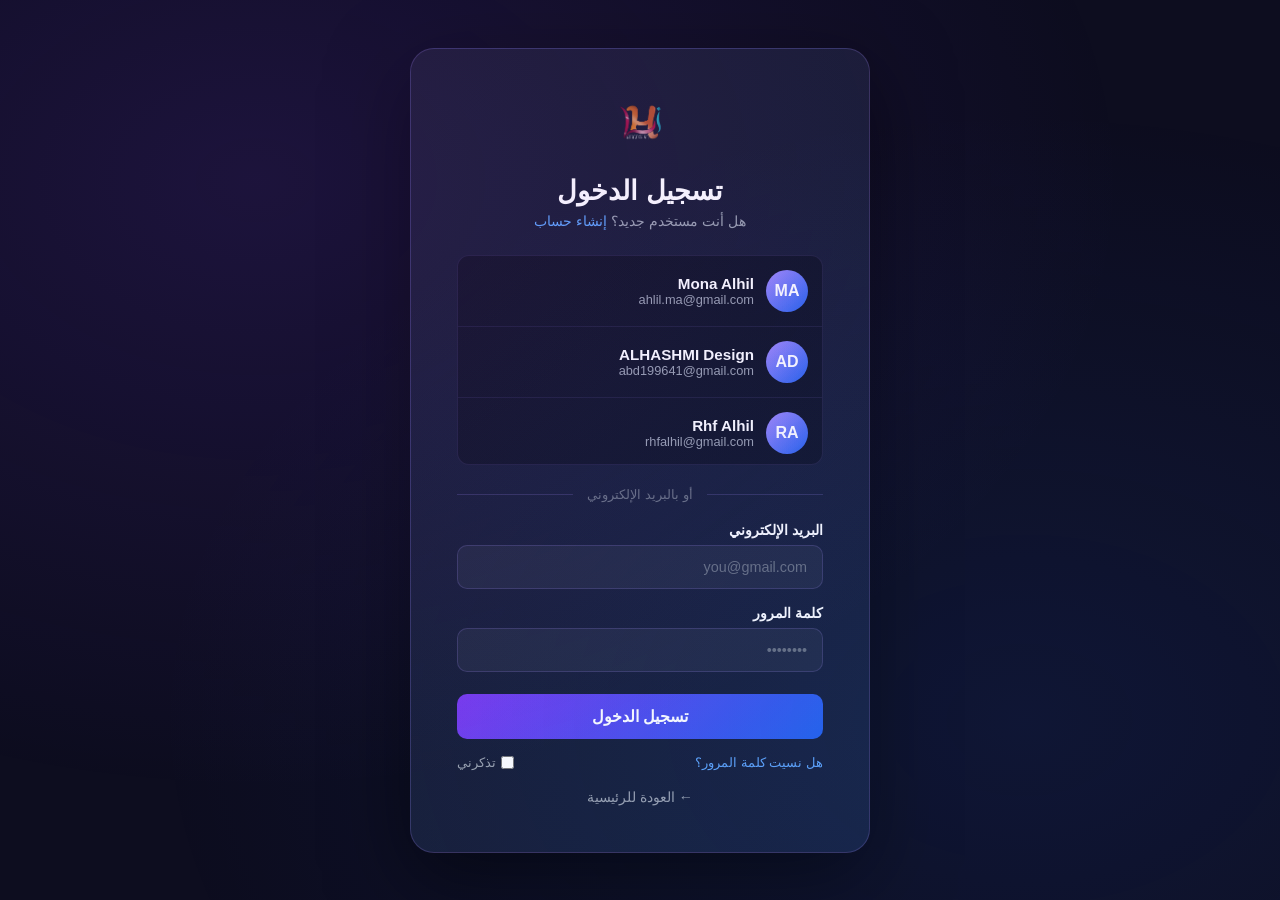
==== dubbing.html @ 1670e6e5 "Update dubbing.html" ====
<!DOCTYPE html>
<html lang="ar" dir="rtl">
<head>
<meta charset="UTF-8">
<meta name="viewport" content="width=device-width, initial-scale=1.0">
<title>دبلجة AI - sl-Dubbing</title>
<style>
/* ================================================================
   sl-Dubbing & Translation — style.css (shared)
   ================================================================ */
:root{
  --bg:#0d0d1f;
  --card:rgba(255,255,255,.06);
  --border:rgba(167,139,250,.18);
  --text:#e0e0ff;
  --muted:#9ca3af;
  --dim:#6b7280;
  --purple:#7c3aed;
  --blue:#2563eb;
  --green:#10b981;
}
*{margin:0;padding:0;box-sizing:border-box}
body{font-family:'Segoe UI',Tahoma,sans-serif;background:var(--bg);color:var(--text);min-height:100vh;direction:rtl;overflow-x:hidden}
body::before{content:'';position:fixed;inset:0;background:radial-gradient(ellipse at 20% 20%,rgba(124,58,237,.14) 0%,transparent 60%),radial-gradient(ellipse at 80% 80%,rgba(37,99,235,.11) 0%,transparent 60%);pointer-events:none;z-index:0}
.page{position:relative;z-index:1;max-width:1100px;margin:0 auto;padding:20px 16px}

/* ── Header ── */
.top-bar{display:flex;justify-content:space-between;align-items:center;padding:18px 0 30px;flex-wrap:wrap;gap:12px}
.logo{display:flex;align-items:center;gap:12px;font-size:1.25rem;font-weight:900;text-decoration:none}
.logo span{background:linear-gradient(135deg,#a78bfa,#60a5fa,#34d399);-webkit-background-clip:text;-webkit-text-fill-color:transparent}
.logo img{width:46px;height:46px;object-fit:contain;filter:drop-shadow(0 0 8px rgba(167,139,250,.5))}
.user-zone{display:flex;align-items:center;gap:10px}
.btn-login{padding:10px 22px;background:linear-gradient(135deg,#7c3aed,#2563eb);border:none;border-radius:10px;color:white;font-weight:700;cursor:pointer;text-decoration:none;font-size:.9rem;box-shadow:0 4px 14px rgba(124,58,237,.4);transition:all .3s}
.btn-login:hover{transform:translateY(-2px);box-shadow:0 7px 22px rgba(124,58,237,.6)}
.btn-logout{padding:8px 16px;background:rgba(239,68,68,.2);border:1px solid rgba(239,68,68,.3);border-radius:8px;color:#f87171;cursor:pointer;font-weight:600;transition:all .3s}
.avatar{width:40px;height:40px;border-radius:50%;background:linear-gradient(135deg,#a78bfa,#2563eb);display:flex;align-items:center;justify-content:center;font-weight:700;color:white}
.username{color:#9ca3af;font-size:.9rem}

/* ── Server badge ── */
.srv-badge{display:inline-flex;align-items:center;gap:8px;padding:7px 15px;background:rgba(248,113,113,.12);border:1px solid rgba(248,113,113,.3);border-radius:20px;font-size:.78rem;color:#f87171;cursor:pointer;margin-bottom:32px;transition:all .3s}
.srv-badge.on{background:rgba(52,211,153,.12);border-color:rgba(52,211,153,.3);color:#34d399}
.dot{width:7px;height:7px;border-radius:50%;background:currentColor;animation:blink 2s infinite}
@keyframes blink{0%,100%{opacity:1}50%{opacity:.3}}

/* ── Hero ── */
.hero{text-align:center;padding:40px 0 50px}
.hero h1{font-size:clamp(2rem,5vw,3.2rem);font-weight:900;line-height:1.2;margin-bottom:16px;background:linear-gradient(135deg,#c4b5fd,#60a5fa,#34d399);-webkit-background-clip:text;-webkit-text-fill-color:transparent}
.hero p{color:#9ca3af;font-size:1.05rem;max-width:540px;margin:0 auto}

/* ── Tool cards ── */
.tools-row{display:grid;grid-template-columns:repeat(3,1fr);gap:20px;margin-bottom:60px}
.tool-card{background:linear-gradient(145deg,rgba(255,255,255,.07),rgba(255,255,255,.02));border:1px solid rgba(167,139,250,.2);border-radius:22px;padding:28px;cursor:pointer;transition:transform .3s,box-shadow .3s;position:relative;overflow:hidden;text-align:right}
.tool-card:hover{transform:translateY(-7px);box-shadow:0 24px 50px rgba(0,0,0,.5)}
.tool-card .bar{position:absolute;top:0;right:0;left:0;height:3px;border-radius:3px 3px 0 0}
.tool-card .ico{font-size:2.6rem;margin-bottom:14px;display:block}
.tool-card h3{font-size:1.1rem;font-weight:800;color:#fff;margin-bottom:8px}
.tool-card p{color:#9ca3af;font-size:.85rem;line-height:1.7;margin-bottom:16px}
.tool-card .go{font-weight:700;font-size:.88rem}

/* ── Pricing ── */
.section-title{text-align:center;margin-bottom:40px}
.section-title h2{font-size:2rem;font-weight:900;background:linear-gradient(135deg,#c4b5fd,#60a5fa,#34d399);-webkit-background-clip:text;-webkit-text-fill-color:transparent;margin-bottom:8px}
.section-title p{color:#9ca3af}
.plans-row{display:grid;grid-template-columns:repeat(3,1fr);gap:20px;margin-bottom:60px}
.plan{background:linear-gradient(145deg,rgba(255,255,255,.07),rgba(255,255,255,.02));border:1px solid rgba(255,255,255,.1);border-radius:22px;padding:28px;position:relative;overflow:hidden;transition:transform .3s,box-shadow .3s;text-align:right}
.plan:hover{transform:translateY(-6px);box-shadow:0 24px 50px rgba(0,0,0,.5)}
.plan .bar{position:absolute;top:0;right:0;left:0;height:3px}
.plan .tag{display:inline-flex;align-items:center;gap:5px;font-size:.68rem;font-weight:700;padding:4px 11px;border-radius:20px;margin-bottom:16px;text-transform:uppercase}
.plan .p-ico{width:56px;height:56px;border-radius:12px;display:flex;align-items:center;justify-content:center;font-size:1.7rem;margin-bottom:14px}
.plan h3{font-size:1.1rem;font-weight:800;color:#fff;margin-bottom:8px}
.plan .desc{font-size:.83rem;color:#9ca3af;line-height:1.6;margin-bottom:16px}
.plan ul{list-style:none;margin-bottom:20px}
.plan ul li{font-size:.8rem;color:#c4b5fd;padding:6px 0;display:flex;align-items:center;gap:8px;border-bottom:1px solid rgba(255,255,255,.05)}
.plan ul li::before{content:'✓';width:16px;height:16px;min-width:16px;background:rgba(52,211,153,.2);border-radius:50%;display:flex;align-items:center;justify-content:center;color:#34d399;font-size:.6rem;font-weight:900}
.price-box{background:rgba(0,0,0,.25);border-radius:12px;padding:16px;text-align:center;margin-bottom:16px}
.price-num{font-size:2.2rem;font-weight:900}
.price-note{font-size:.75rem;color:#6b7280;margin-top:3px}
.buy-btn{width:100%;padding:13px;border-radius:11px;border:none;color:white;font-weight:800;font-size:.9rem;cursor:pointer;display:flex;align-items:center;justify-content:center;gap:8px;text-decoration:none;transition:all .3s}
.buy-btn:hover{filter:brightness(1.15);transform:translateY(-2px)}

/* ── Tool page layout ── */
.tool-header{display:flex;align-items:center;gap:15px;margin-bottom:30px;padding-bottom:20px;border-bottom:1px solid rgba(255,255,255,.08)}
.tool-header h1{font-size:1.8rem;font-weight:800;color:white}
.back-btn{padding:10px 20px;background:rgba(255,255,255,.05);border:1px solid rgba(167,139,250,.2);border-radius:10px;color:#9ca3af;text-decoration:none;display:inline-flex;align-items:center;gap:8px;transition:all .3s}
.back-btn:hover{background:rgba(167,139,250,.1);color:white}
.tool-box{background:linear-gradient(145deg,rgba(255,255,255,.06),rgba(255,255,255,.02));border:1px solid rgba(167,139,250,.18);border-radius:20px;padding:30px}

/* ── Lang grid ── */
.lang-grid{display:grid;grid-template-columns:repeat(auto-fill,minmax(95px,1fr));gap:10px;margin-bottom:20px}
.lang-btn{padding:11px 6px;border-radius:10px;border:1px solid rgba(255,255,255,.1);background:rgba(255,255,255,.03);color:#c4b5fd;cursor:pointer;transition:all .2s;text-align:center;font-size:.82rem}
.lang-btn:hover{background:rgba(167,139,250,.15);transform:translateY(-2px)}
.lang-btn.active{background:linear-gradient(135deg,rgba(167,139,250,.3),rgba(96,165,250,.3));border-color:#a78bfa;color:#fff}
.lang-flag{font-size:1.2rem;display:block;margin-bottom:3px}

/* ── Form elements ── */
.lbl{display:block;margin-bottom:10px;font-weight:600;color:#e0e0ff}
.textarea{width:100%;min-height:140px;background:rgba(0,0,0,.3);border:1px solid rgba(255,255,255,.1);border-radius:12px;color:#e0e0ff;font-size:.95rem;padding:14px;resize:vertical;font-family:inherit;outline:none;margin-bottom:8px}
.textarea:focus{border-color:#a78bfa;box-shadow:0 0 0 3px rgba(167,139,250,.12)}
.textarea::placeholder{color:#6b7280}
.char-count{color:#6b7280;font-size:.82rem;margin-bottom:16px}
.controls-row{display:grid;grid-template-columns:repeat(auto-fit,minmax(180px,1fr));gap:18px;margin:14px 0 20px}
.cg{display:flex;flex-direction:column;gap:7px}
.cg label{font-size:.88rem;color:#9ca3af;font-weight:600}
.cg input[type=range]{width:100%;height:6px;border-radius:3px;background:rgba(255,255,255,.1);outline:none;-webkit-appearance:none}
.cg input[type=range]::-webkit-slider-thumb{-webkit-appearance:none;width:18px;height:18px;border-radius:50%;background:linear-gradient(135deg,#a78bfa,#60a5fa);cursor:pointer}
.cv{color:#a78bfa;font-weight:700}

/* ── Buttons ── */
.action-btn{padding:15px;background:linear-gradient(135deg,#7c3aed,#2563eb);border:none;border-radius:12px;color:white;cursor:pointer;font-weight:700;font-size:1.05rem;width:100%;display:flex;align-items:center;justify-content:center;gap:10px;box-shadow:0 6px 20px rgba(124,58,237,.4);transition:all .3s}
.action-btn:hover{transform:translateY(-2px);box-shadow:0 10px 28px rgba(124,58,237,.6)}
.action-btn:disabled{opacity:.5;cursor:not-allowed;transform:none}
.sec-btn{padding:12px;background:rgba(255,255,255,.05);border:1px solid rgba(167,139,250,.2);border-radius:10px;color:#9ca3af;cursor:pointer;font-weight:600;width:100%;margin-bottom:18px;transition:all .3s}
.sec-btn:hover{background:rgba(167,139,250,.1);color:white}

/* ── Progress ── */
.prog-wrap{display:none;margin:20px 0}
.prog-wrap.on{display:block}
.prog-bar{height:10px;background:rgba(255,255,255,.1);border-radius:5px;overflow:hidden}
.prog-fill{height:100%;background:linear-gradient(90deg,#7c3aed,#34d399);border-radius:5px;width:0%;transition:width .3s}
.prog-txt{text-align:center;margin-top:10px;color:#a78bfa;font-weight:600}

/* ── Upload / SRT ── */
.upload-area{border:2px dashed rgba(96,165,250,.28);border-radius:12px;padding:36px;text-align:center;cursor:pointer;transition:all .2s;margin-bottom:18px;background:rgba(96,165,250,.03)}
.upload-area:hover{border-color:rgba(96,165,250,.55);background:rgba(96,165,250,.07)}
.upload-area input{display:none}
.srt-list{max-height:250px;overflow-y:auto;margin:0 0 20px;padding:14px;background:rgba(0,0,0,.2);border-radius:12px;border:1px solid rgba(255,255,255,.05);display:none}
.srt-item{padding:9px 0;border-bottom:1px solid rgba(255,255,255,.05);display:flex;gap:12px;font-size:.82rem}
.srt-time{color:#a78bfa;font-family:monospace;min-width:110px}

/* ── Voice section ── */
.voice-sec{background:rgba(124,58,237,.06);border:1px solid rgba(124,58,237,.2);border-radius:12px;padding:20px;margin:20px 0}
.voice-sec h3{color:#a78bfa;margin-bottom:10px}
.rec-btn{padding:11px 20px;background:linear-gradient(135deg,#dc2626,#ef4444);border:none;border-radius:10px;color:white;cursor:pointer;font-weight:700;display:flex;align-items:center;gap:8px}
.rec-btn.on{animation:rp 1.5s infinite}
@keyframes rp{0%,100%{opacity:1}50%{opacity:.6}}

/* ── Audio / Download ── */
audio{width:100%;margin:18px 0;display:none;border-radius:8px}
audio.show{display:block}
.dl-btn{padding:13px;background:linear-gradient(135deg,#059669,#10b981);border:none;border-radius:10px;color:white;font-weight:700;width:100%;display:none;align-items:center;justify-content:center;gap:8px;text-decoration:none;transition:all .3s}
.dl-btn.show{display:flex}
.dl-btn:hover{transform:translateY(-2px);box-shadow:0 8px 22px rgba(5,150,105,.4)}

/* ── Login ── */
.login-page{min-height:100vh;display:flex;align-items:center;justify-content:center;padding:20px}
.login-card{background:linear-gradient(135deg,#1a1a2e,#16213e);border:1px solid rgba(167,139,250,.22);border-radius:24px;padding:46px;width:100%;max-width:460px;box-shadow:0 25px 80px rgba(0,0,0,.6)}
.login-card h2{font-size:1.7rem;font-weight:900;color:white;text-align:center;margin-bottom:6px}
.login-card .sub{color:#9ca3af;text-align:center;font-size:.9rem;margin-bottom:26px}
.login-card .sub a{color:#60a5fa;text-decoration:none}
.gaccounts{margin-bottom:22px;max-height:210px;overflow-y:auto;border:1px solid rgba(167,139,250,.12);border-radius:12px;background:rgba(0,0,0,.3)}
.gacc-item{display:flex;align-items:center;gap:12px;padding:14px;cursor:pointer;border-bottom:1px solid rgba(167,139,250,.1);transition:all .3s}
.gacc-item:last-child{border-bottom:none}
.gacc-item:hover{background:rgba(167,139,250,.1)}
.gacc-avatar{width:42px;height:42px;border-radius:50%;background:linear-gradient(135deg,#a78bfa,#2563eb);display:flex;align-items:center;justify-content:center;font-weight:700;color:white;flex-shrink:0}
.gacc-name{font-weight:600;color:white;font-size:.95rem}
.gacc-email{font-size:.8rem;color:#9ca3af}
.divider{display:flex;align-items:center;margin:20px 0;color:#6b7280}
.divider::before,.divider::after{content:'';flex:1;height:1px;background:rgba(167,139,250,.2)}
.divider span{padding:0 14px;font-size:.82rem}
.fg{margin-bottom:16px}
.fg label{display:block;font-weight:600;color:white;font-size:.9rem;margin-bottom:7px}
.fg input{width:100%;padding:13px 15px;background:rgba(255,255,255,.05);border:1px solid rgba(167,139,250,.2);border-radius:10px;color:white;font-size:.9rem;outline:none;transition:all .3s}
.fg input:focus{border-color:#a78bfa;box-shadow:0 0 0 3px rgba(167,139,250,.15)}
.fg input::placeholder{color:#6b7280}
.submit-btn{width:100%;padding:13px;background:linear-gradient(135deg,#7c3aed,#2563eb);border:none;border-radius:10px;color:white;font-weight:700;font-size:1rem;cursor:pointer;margin-top:6px;transition:all .3s}
.submit-btn:hover{transform:translateY(-2px);box-shadow:0 8px 24px rgba(124,58,237,.6)}

/* ── Footer ── */
footer{text-align:center;padding:30px 0 20px;border-top:1px solid rgba(255,255,255,.07);color:#6b7280;font-size:.82rem;margin-top:50px}
footer a{color:#9ca3af;text-decoration:none;margin:0 8px}
footer a:hover{color:#a78bfa}

/* ── Toast ── */
.toast{position:fixed;bottom:28px;left:50%;transform:translateX(-50%) translateY(120px);background:linear-gradient(135deg,#7c3aed,#2563eb);color:#fff;padding:14px 28px;border-radius:12px;font-weight:600;box-shadow:0 10px 35px rgba(0,0,0,.4);transition:transform .3s;z-index:9999}
.toast.show{transform:translateX(-50%) translateY(0)}

/* ── Responsive ── */
@media(max-width:720px){
  .tools-row,.plans-row{grid-template-columns:1fr}
  .top-bar{flex-direction:column;align-items:flex-start}
  .login-card{padding:30px 20px}
}
/* extra */
.voice-upload-area{border:2px dashed rgba(167,139,250,.35);border-radius:12px;padding:28px;text-align:center;cursor:pointer;background:rgba(124,58,237,.04);transition:all .3s;margin-bottom:16px}
.voice-upload-area:hover,.voice-upload-area.has-file{border-color:#a78bfa;background:rgba(124,58,237,.1)}
.voice-upload-area input{display:none}
.method-tabs{display:flex;gap:10px;margin-bottom:20px}
.mtab{flex:1;padding:11px;border:1px solid rgba(255,255,255,.12);border-radius:10px;background:rgba(255,255,255,.03);color:#9ca3af;cursor:pointer;text-align:center;font-weight:600;transition:all .3s}
.mtab.active{background:linear-gradient(135deg,rgba(167,139,250,.25),rgba(96,165,250,.15));border-color:#a78bfa;color:#fff}
.method-panel{display:none}
.method-panel.active{display:block}
.voice-preview{margin-top:12px;display:none}
.voice-preview audio{width:100%;border-radius:8px}
.voice-preview.show{display:block}
.status-badge{display:inline-flex;align-items:center;gap:6px;padding:6px 14px;border-radius:20px;font-size:.8rem;font-weight:600;margin-top:10px}
.status-badge.ok{background:rgba(52,211,153,.15);color:#34d399;border:1px solid rgba(52,211,153,.3)}
.status-badge.warn{background:rgba(245,158,11,.15);color:#fcd34d;border:1px solid rgba(245,158,11,.3)}
</style>
</head>
<body>
<div class="page">
  <div class="top-bar">
    <a class="logo" href="index.html">
      <img src="logo.gif" onerror="this.src='logo.png'" alt="logo">
      <span>sl-Dubbing & Translation</span>
    </a>
    <div class="user-zone" id="hdr"><a href="login.html" class="btn-login">تسجيل الدخول</a></div>
  </div>

  <div class="tool-header">
    <a href="index.html" class="back-btn">← رجوع</a>
    <h1>🎬 دبلجة AI</h1>
  </div>

  <div class="tool-box">

    <!-- ── اللغة ── -->
    <label class="lbl">اختر لغة الدبلجة:</label>
    <div class="lang-grid" id="langs"></div>

    <!-- ── عينة الصوت ── -->
    <div class="voice-sec" style="margin-bottom:24px">
      <h3>🎙️ عينة الصوت لنسخ النبرة</h3>
      <p style="color:#9ca3af;font-size:.85rem;margin-bottom:16px">
        ارفع تسجيلاً أو سجّل مباشرة — سيُستخدم نفس الصوت في كل اللغات
      </p>

      <div id="voiceStatus">
        <div class="status-badge warn">⚠️ لا توجد عينة صوت — سيُستخدم صوت افتراضي</div>
      </div>

      <!-- Tabs -->
      <div class="method-tabs" style="margin-top:16px">
        <div class="mtab active" onclick="switchTab('upload')">📁 رفع ملف</div>
        <div class="mtab" onclick="switchTab('record')">🎙️ تسجيل مباشر</div>
      </div>

      <!-- رفع ملف -->
      <div class="method-panel active" id="panelUpload">
        <div class="voice-upload-area" id="voiceDropArea" onclick="document.getElementById('voiceFile').click()">
          <input type="file" id="voiceFile" accept=".wav,.mp3,.ogg,.m4a" onchange="handleVoiceFile(event)">
          <div style="font-size:2.2rem;margin-bottom:8px">🎵</div>
          <div style="color:#a78bfa;font-weight:700;margin-bottom:4px">انقر لرفع عينة الصوت</div>
          <div style="color:#6b7280;font-size:.8rem">WAV / MP3 / OGG / M4A — 10 إلى 30 ثانية للأفضل</div>
        </div>
        <div class="voice-preview" id="uploadPreview">
          <audio id="uploadAudio" controls></audio>
        </div>
      </div>

      <!-- تسجيل مباشر -->
      <div class="method-panel" id="panelRecord">
        <button class="rec-btn" id="recBtn" onclick="toggleRec()">
          <span id="recIcon">🔴</span><span id="recTxt">بدء التسجيل</span>
        </button>
        <p id="recSt" style="color:#9ca3af;font-size:.82rem;margin-top:10px;min-height:18px"></p>
        <div class="voice-preview" id="recordPreview">
          <audio id="recordAudio" controls></audio>
        </div>
      </div>

      <button class="sec-btn" id="uploadVoiceBtn" onclick="uploadVoice()" style="margin-top:14px;display:none">
        ☁️ رفع العينة إلى الخادم
      </button>
    </div>

    <!-- ── SRT ── -->
    <label class="lbl">ملف SRT:</label>
    <div class="upload-area" onclick="document.getElementById('srtFile').click()">
      <input type="file" id="srtFile" accept=".srt,.txt" onchange="loadSRT(event)">
      <div style="font-size:2.2rem;margin-bottom:8px">📁</div>
      <div style="color:#60a5fa;font-weight:600">اسحب أو انقر لرفع ملف SRT</div>
      <div style="color:#6b7280;font-size:.82rem;margin-top:4px">يدعم .srt و .txt</div>
    </div>
    <textarea class="textarea" id="srtTxt" placeholder="أو الصق محتوى SRT هنا..." style="min-height:90px;font-family:monospace;font-size:.85rem"></textarea>
    <button class="sec-btn" onclick="parseSRT()">📥 تحليل الملف</button>
    <div class="srt-list" id="srtList"></div>

    <!-- ── توليد ── -->
    <div class="controls-row">
      <div class="cg"><label>السرعة: <span class="cv" id="rv">1.0x</span></label><input type="range" id="rc" min=".5" max="1" step=".05" value="1" oninput="document.getElementById('rv').textContent=this.value+'x'"></div>
      <div class="cg"><label>الصوت: <span class="cv" id="vv">1.0x</span></label><input type="range" id="vc" min=".2" max="2" step=".1" value="1" oninput="document.getElementById('vv').textContent=this.value+'x'"></div>
    </div>

    <button class="action-btn" id="dubBtn" onclick="genDub()">🎬 توليد الدبلجة</button>

    <div class="prog-wrap" id="prog">
      <div class="prog-bar"><div class="prog-fill" id="pf"></div></div>
      <div class="prog-txt" id="pt">جاري توليد الدبلجة...</div>
    </div>

    <audio id="dubAud" controls></audio>
    <a class="dl-btn" id="dubDl" download="dubbed.wav">⬇️ تحميل الدبلجة (WAV)</a>
  </div>

  <footer>
    <p>ALHASHMI © 2026</p>
    <p style="margin-top:8px"><a href="privacy.html">سياسة الخصوصية</a></p>
  </footer>
</div>
<div class="toast" id="toast"></div>

<script>
const BE = 'https://sl-dubbing-backend.onrender.com';
const LANGS = [
  {c:'ar',n:'العربية',f:'🇸🇦'},{c:'en',n:'English',f:'🇺🇸'},{c:'es',n:'Español',f:'🇪🇸'},
  {c:'fr',n:'Français',f:'🇫🇷'},{c:'de',n:'Deutsch',f:'🇩🇪'},{c:'it',n:'Italiano',f:'🇮🇹'},
  {c:'ru',n:'Русский',f:'🇷🇺'},{c:'tr',n:'Türkçe',f:'🇹🇷'},{c:'zh',n:'中文',f:'🇨🇳'},
  {c:'hi',n:'हिन्दी',f:'🇮🇳'},{c:'fa',n:'فارسی',f:'🇮🇷'},{c:'sv',n:'Svenska',f:'🇸🇪'},{c:'nl',n:'Nederlands',f:'🇳🇱'}
];

let lang='ar', srtData=[], isRec=false, recObj=null, chunks=[];
let voiceBlob=null, voiceUploaded=false;

function showToast(m,d=3000){const t=document.getElementById('toast');t.textContent=m;t.classList.add('show');clearTimeout(t._t);t._t=setTimeout(()=>t.classList.remove('show'),d)}

// ── Init ──────────────────────────────────────────────────────
(function(){
  try{
    const u=JSON.parse(localStorage.getItem('sl_user'));
    if(u){
      document.getElementById('hdr').innerHTML=
        '<div class="avatar">'+u.avatar+'</div>'+
        '<span class="username">'+(u.name||u.email)+'</span>'+
        '<button class="btn-logout" onclick="localStorage.removeItem(\'sl_user\');location.href=\'index.html\'">خروج</button>';
    } else { sessionStorage.setItem('returnUrl',location.href); location.href='login.html'; }
  }catch(e){ location.href='login.html'; }
})();

document.getElementById('langs').innerHTML = LANGS.map(l=>
  '<button class="lang-btn '+(l.c==='ar'?'active':'')+'" onclick="selLang(\''+l.c+'\',this)">'+
  '<span class="lang-flag">'+l.f+'</span><span>'+l.n+'</span></button>'
).join('');

// ── اللغة ─────────────────────────────────────────────────────
function selLang(c,b){lang=c;document.querySelectorAll('.lang-btn').forEach(x=>x.classList.remove('active'));b.classList.add('active')}

// ── Tabs ──────────────────────────────────────────────────────
function switchTab(id){
  document.querySelectorAll('.mtab').forEach((t,i)=>t.classList.toggle('active',['upload','record'][i]===id));
  document.querySelectorAll('.method-panel').forEach(p=>p.classList.remove('active'));
  document.getElementById('panel'+id.charAt(0).toUpperCase()+id.slice(1)).classList.add('active');
}

// ── رفع ملف صوتي ─────────────────────────────────────────────
function handleVoiceFile(e){
  const file=e.target.files[0]; if(!file)return;
  voiceBlob=file;
  const url=URL.createObjectURL(file);
  document.getElementById('uploadAudio').src=url;
  document.getElementById('uploadPreview').classList.add('show');
  document.getElementById('voiceDropArea').classList.add('has-file');
  document.getElementById('uploadVoiceBtn').style.display='block';
  setVoiceStatus('ok','✅ عينة جاهزة — انقر "رفع إلى الخادم"');
}

// ── تسجيل مباشر ──────────────────────────────────────────────
async function toggleRec(){
  if(!isRec){
    try{
      const s=await navigator.mediaDevices.getUserMedia({audio:true});
      recObj=new MediaRecorder(s); chunks=[];
      recObj.ondataavailable=e=>chunks.push(e.data);
      recObj.onstop=()=>{
        voiceBlob=new Blob(chunks,{type:'audio/wav'});
        const url=URL.createObjectURL(voiceBlob);
        document.getElementById('recordAudio').src=url;
        document.getElementById('recordPreview').classList.add('show');
        document.getElementById('uploadVoiceBtn').style.display='block';
        setVoiceStatus('ok','✅ تسجيل جاهز — انقر "رفع إلى الخادم"');
        document.getElementById('recSt').textContent='✅ تم التسجيل';
      };
      recObj.start(); isRec=true;
      document.getElementById('recBtn').classList.add('on');
      document.getElementById('recIcon').textContent='⏹';
      document.getElementById('recTxt').textContent='إيقاف التسجيل';
      document.getElementById('recSt').textContent='⏺️ جاري التسجيل...';
    }catch{showToast('❌ لا يمكن الوصول للميكروفون')}
  }else{
    recObj.stop(); recObj.stream.getTracks().forEach(t=>t.stop()); isRec=false;
    document.getElementById('recBtn').classList.remove('on');
    document.getElementById('recIcon').textContent='🔴';
    document.getElementById('recTxt').textContent='بدء التسجيل';
  }
}

// ── رفع العينة للخادم ────────────────────────────────────────
async function uploadVoice(){
  if(!voiceBlob){showToast('الرجاء اختيار أو تسجيل عينة أولاً');return;}
  const btn=document.getElementById('uploadVoiceBtn');
  btn.disabled=true; btn.textContent='جاري الرفع...';
  try{
    const fd=new FormData();
    const ext=voiceBlob.type.includes('wav')?'.wav':voiceBlob.name?'.'+voiceBlob.name.split('.').pop():'.wav';
    fd.append('voice', voiceBlob, 'voice_sample'+ext);
    const user=JSON.parse(localStorage.getItem('sl_user')||'{}');
    if(user.email) fd.append('email', user.email);
    const res=await fetch(BE+'/api/upload-voice',{method:'POST',body:fd,signal:AbortSignal.timeout(30000)});
    const d=await res.json();
    if(d.success){
      voiceUploaded=true;
      setVoiceStatus('ok','✅ تم رفع العينة — سيُستخدم صوتك في كل اللغات');
      showToast('✅ تم رفع العينة بنجاح!');
    }else{
      showToast('❌ '+(d.error||'فشل الرفع'));
    }
  }catch(e){
    showToast('❌ تعذر الاتصال بالخادم');
  }
  btn.disabled=false; btn.textContent='☁️ رفع العينة إلى الخادم';
}

function setVoiceStatus(type, msg){
  document.getElementById('voiceStatus').innerHTML=
    '<div class="status-badge '+type+'">'+msg+'</div>';
}

// ── SRT ──────────────────────────────────────────────────────
function loadSRT(e){
  const f=e.target.files[0]; if(!f)return;
  const r=new FileReader(); r.onload=ev=>{document.getElementById('srtTxt').value=ev.target.result;parseSRT()}; r.readAsText(f);
}
function parseSRT(){
  const ct=document.getElementById('srtTxt').value; if(!ct){showToast('الرجاء إدخال محتوى SRT');return;}
  srtData=[];let cur=null;
  for(let line of ct.split('\n')){
    line=line.trim(); if(!line)continue;
    if(/^\d+$/.test(line)){if(cur)srtData.push(cur);cur={i:parseInt(line),t:'',x:''}}
    else if(line.includes('-->')){if(cur)cur.t=line}
    else if(cur){cur.x+=line+' '}
  }
  if(cur)srtData.push(cur);
  const list=document.getElementById('srtList');
  list.innerHTML=srtData.map(i=>'<div class="srt-item"><span class="srt-time">'+i.t+'</span><span>'+i.x+'</span></div>').join('');
  list.style.display='block';
  showToast('✅ تم تحليل '+srtData.length+' جملة');
}

// ── توليد الدبلجة ─────────────────────────────────────────────
async function genDub(){
  if(!srtData.length){showToast('الرجاء تحميل ملف SRT أولاً');return;}
  const btn=document.getElementById('dubBtn'),prog=document.getElementById('prog');
  btn.disabled=true; prog.classList.add('on');
  document.getElementById('pf').style.width='0%';

  const user=JSON.parse(localStorage.getItem('sl_user')||'{}');
  const fullText=srtData.map(i=>i.x.trim()).join('\n');

  // شريط التقدم أثناء الانتظار
  let p=0;
  const iv=setInterval(()=>{p=Math.min(p+2,85);document.getElementById('pf').style.width=p+'%';document.getElementById('pt').textContent='جاري التوليد... '+p+'%'},600);

  try{
    // إذا كانت العينة موجودة محلياً ولم تُرفع بعد، أرفعها مع الطلب
    let fd, useFormData=false;
    if(voiceBlob && !voiceUploaded){
      useFormData=true;
      fd=new FormData();
      fd.append('text', fullText);
      fd.append('lang', lang);
      fd.append('feature','dub');
      if(user.email) fd.append('email', user.email);
      const ext=voiceBlob.type.includes('wav')?'.wav':'.mp3';
      fd.append('voice', voiceBlob, 'voice_sample'+ext);
    }

    const res = useFormData
      ? await fetch(BE+'/api/dub',{method:'POST',body:fd,signal:AbortSignal.timeout(60000)})
      : await fetch(BE+'/api/dub',{method:'POST',headers:{'Content-Type':'application/json'},
          body:JSON.stringify({text:fullText,lang,email:user.email,feature:'dub'}),signal:AbortSignal.timeout(60000)});

    clearInterval(iv);
    document.getElementById('pf').style.width='100%';

    const d=await res.json();
    if(d.success && d.audio_url){
      prog.classList.remove('on'); btn.disabled=false;
      document.getElementById('dubAud').src=d.audio_url;
      document.getElementById('dubAud').classList.add('show');
      document.getElementById('dubDl').href=d.audio_url;
      document.getElementById('dubDl').classList.add('show');
      const method=d.method==='xtts_v2'?'بصوتك (XTTS v2) 🎤':'بصوت افتراضي (gTTS)';
      showToast('✅ تم التوليد '+method, 4000);
      return;
    }
    showToast('❌ '+(d.error||'فشل التوليد'));
  }catch(e){
    clearInterval(iv);
    showToast('❌ تعذر الاتصال بالخادم');
  }
  document.getElementById('pf').style.width='0%';
  prog.classList.remove('on'); btn.disabled=false;
}
</script>
</body>
</html>
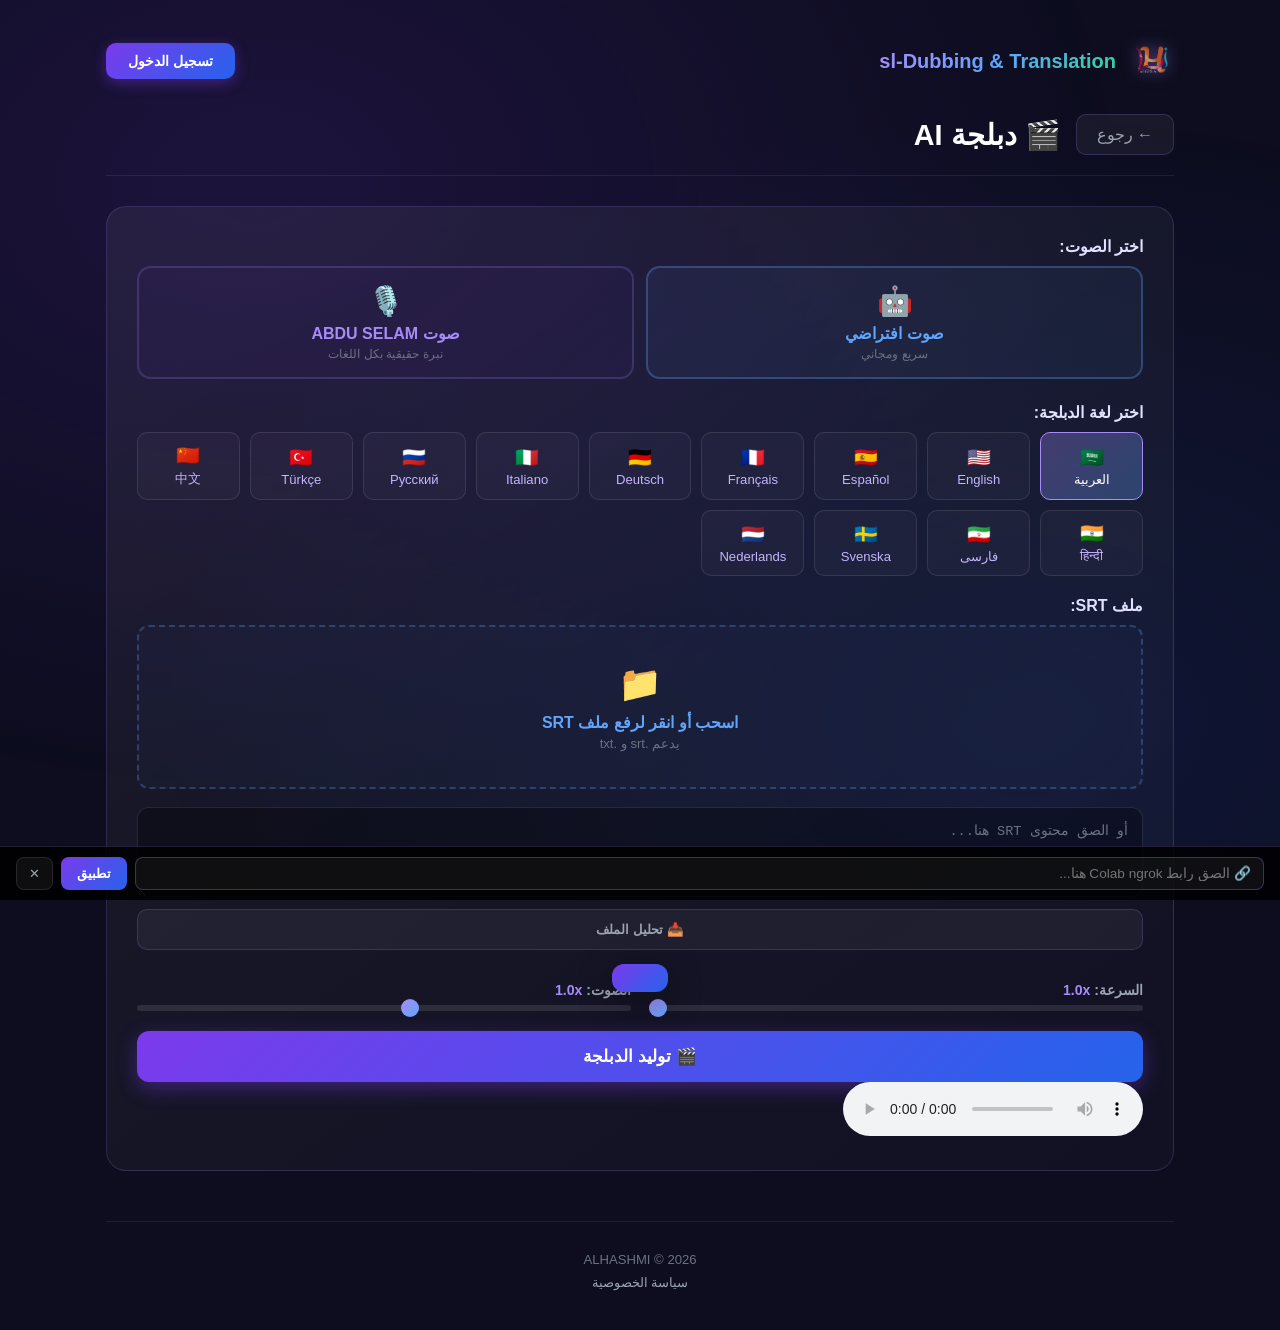
==== commit a6e131f5: "Update dubbing.html" ====
--- a/dubbing.html
+++ b/dubbing.html
@@ -127,12 +127,7 @@
 .srt-item{padding:9px 0;border-bottom:1px solid rgba(255,255,255,.05);display:flex;gap:12px;font-size:.82rem}
 .srt-time{color:#a78bfa;font-family:monospace;min-width:110px}
 
-/* ── Voice section ── */
-.voice-sec{background:rgba(124,58,237,.06);border:1px solid rgba(124,58,237,.2);border-radius:12px;padding:20px;margin:20px 0}
-.voice-sec h3{color:#a78bfa;margin-bottom:10px}
-.rec-btn{padding:11px 20px;background:linear-gradient(135deg,#dc2626,#ef4444);border:none;border-radius:10px;color:white;cursor:pointer;font-weight:700;display:flex;align-items:center;gap:8px}
-.rec-btn.on{animation:rp 1.5s infinite}
-@keyframes rp{0%,100%{opacity:1}50%{opacity:.6}}
+50%{opacity:.6}}
 
 /* ── Audio / Download ── */
 audio{width:100%;margin:18px 0;display:none;border-radius:8px}
@@ -214,60 +209,33 @@
 
   <div class="tool-box">
 
+    <!-- ── اختيار الصوت ── -->
+    <label class="lbl">اختر الصوت:</label>
+    <div style="display:flex;gap:12px;margin-bottom:24px">
+      <div class="voice-choice active" id="vc-default" onclick="selectVoice('gtts',this)"
+        style="flex:1;padding:16px;border:2px solid rgba(96,165,250,.3);border-radius:14px;cursor:pointer;text-align:center;background:rgba(96,165,250,.06);transition:all .3s">
+        <div style="font-size:1.8rem">🤖</div>
+        <div style="font-weight:700;color:#60a5fa;margin-top:6px">صوت افتراضي</div>
+        <div style="font-size:.78rem;color:#6b7280;margin-top:3px">سريع ومجاني</div>
+      </div>
+      <div class="voice-choice" id="vc-abdu" onclick="selectVoice('xtts',this)"
+        style="flex:1;padding:16px;border:2px solid rgba(167,139,250,.2);border-radius:14px;cursor:pointer;text-align:center;background:rgba(124,58,237,.04);transition:all .3s">
+        <div style="font-size:1.8rem">🎙️</div>
+        <div style="font-weight:700;color:#a78bfa;margin-top:6px">صوت ABDU SELAM</div>
+        <div style="font-size:.78rem;color:#6b7280;margin-top:3px">نبرة حقيقية بكل اللغات</div>
+      </div>
+    </div>
+
     <!-- ── اللغة ── -->
     <label class="lbl">اختر لغة الدبلجة:</label>
     <div class="lang-grid" id="langs"></div>
 
-    <!-- ── عينة الصوت ── -->
-    <div class="voice-sec" style="margin-bottom:24px">
-      <h3>🎙️ عينة الصوت لنسخ النبرة</h3>
-      <p style="color:#9ca3af;font-size:.85rem;margin-bottom:16px">
-        ارفع تسجيلاً أو سجّل مباشرة — سيُستخدم نفس الصوت في كل اللغات
-      </p>
-
-      <div id="voiceStatus">
-        <div class="status-badge warn">⚠️ لا توجد عينة صوت — سيُستخدم صوت افتراضي</div>
-      </div>
-
-      <!-- Tabs -->
-      <div class="method-tabs" style="margin-top:16px">
-        <div class="mtab active" onclick="switchTab('upload')">📁 رفع ملف</div>
-        <div class="mtab" onclick="switchTab('record')">🎙️ تسجيل مباشر</div>
-      </div>
-
-      <!-- رفع ملف -->
-      <div class="method-panel active" id="panelUpload">
-        <div class="voice-upload-area" id="voiceDropArea" onclick="document.getElementById('voiceFile').click()">
-          <input type="file" id="voiceFile" accept=".wav,.mp3,.ogg,.m4a" onchange="handleVoiceFile(event)">
-          <div style="font-size:2.2rem;margin-bottom:8px">🎵</div>
-          <div style="color:#a78bfa;font-weight:700;margin-bottom:4px">انقر لرفع عينة الصوت</div>
-          <div style="color:#6b7280;font-size:.8rem">WAV / MP3 / OGG / M4A — 10 إلى 30 ثانية للأفضل</div>
-        </div>
-        <div class="voice-preview" id="uploadPreview">
-          <audio id="uploadAudio" controls></audio>
-        </div>
-      </div>
-
-      <!-- تسجيل مباشر -->
-      <div class="method-panel" id="panelRecord">
-        <button class="rec-btn" id="recBtn" onclick="toggleRec()">
-          <span id="recIcon">🔴</span><span id="recTxt">بدء التسجيل</span>
-        </button>
-        <p id="recSt" style="color:#9ca3af;font-size:.82rem;margin-top:10px;min-height:18px"></p>
-        <div class="voice-preview" id="recordPreview">
-          <audio id="recordAudio" controls></audio>
-        </div>
-      </div>
-
-      <button class="sec-btn" id="uploadVoiceBtn" onclick="uploadVoice()" style="margin-top:14px;display:none">
-        ☁️ رفع العينة إلى الخادم
-      </button>
-    </div>
+    
 
     <!-- ── SRT ── -->
     <label class="lbl">ملف SRT:</label>
     <div class="upload-area" onclick="document.getElementById('srtFile').click()">
-      <input type="file" id="srtFile" accept=".srt,.txt" onchange="loadSRT(event)">
+      <input type="file" id="srtFile" accept=".srt,.txt" onchange="loadSRTFile(event)">
       <div style="font-size:2.2rem;margin-bottom:8px">📁</div>
       <div style="color:#60a5fa;font-weight:600">اسحب أو انقر لرفع ملف SRT</div>
       <div style="color:#6b7280;font-size:.82rem;margin-top:4px">يدعم .srt و .txt</div>
@@ -300,197 +268,21 @@
 </div>
 <div class="toast" id="toast"></div>
 
-<script>
-const BE = 'https://sl-dubbing-backend.onrender.com';
-const LANGS = [
-  {c:'ar',n:'العربية',f:'🇸🇦'},{c:'en',n:'English',f:'🇺🇸'},{c:'es',n:'Español',f:'🇪🇸'},
-  {c:'fr',n:'Français',f:'🇫🇷'},{c:'de',n:'Deutsch',f:'🇩🇪'},{c:'it',n:'Italiano',f:'🇮🇹'},
-  {c:'ru',n:'Русский',f:'🇷🇺'},{c:'tr',n:'Türkçe',f:'🇹🇷'},{c:'zh',n:'中文',f:'🇨🇳'},
-  {c:'hi',n:'हिन्दी',f:'🇮🇳'},{c:'fa',n:'فارسی',f:'🇮🇷'},{c:'sv',n:'Svenska',f:'🇸🇪'},{c:'nl',n:'Nederlands',f:'🇳🇱'}
-];
-
-let lang='ar', srtData=[], isRec=false, recObj=null, chunks=[];
-let voiceBlob=null, voiceUploaded=false;
-
-function showToast(m,d=3000){const t=document.getElementById('toast');t.textContent=m;t.classList.add('show');clearTimeout(t._t);t._t=setTimeout(()=>t.classList.remove('show'),d)}
-
-// ── Init ──────────────────────────────────────────────────────
-(function(){
-  try{
-    const u=JSON.parse(localStorage.getItem('sl_user'));
-    if(u){
-      document.getElementById('hdr').innerHTML=
-        '<div class="avatar">'+u.avatar+'</div>'+
-        '<span class="username">'+(u.name||u.email)+'</span>'+
-        '<button class="btn-logout" onclick="localStorage.removeItem(\'sl_user\');location.href=\'index.html\'">خروج</button>';
-    } else { sessionStorage.setItem('returnUrl',location.href); location.href='login.html'; }
-  }catch(e){ location.href='login.html'; }
-})();
-
-document.getElementById('langs').innerHTML = LANGS.map(l=>
-  '<button class="lang-btn '+(l.c==='ar'?'active':'')+'" onclick="selLang(\''+l.c+'\',this)">'+
-  '<span class="lang-flag">'+l.f+'</span><span>'+l.n+'</span></button>'
-).join('');
-
-// ── اللغة ─────────────────────────────────────────────────────
-function selLang(c,b){lang=c;document.querySelectorAll('.lang-btn').forEach(x=>x.classList.remove('active'));b.classList.add('active')}
-
-// ── Tabs ──────────────────────────────────────────────────────
-function switchTab(id){
-  document.querySelectorAll('.mtab').forEach((t,i)=>t.classList.toggle('active',['upload','record'][i]===id));
-  document.querySelectorAll('.method-panel').forEach(p=>p.classList.remove('active'));
-  document.getElementById('panel'+id.charAt(0).toUpperCase()+id.slice(1)).classList.add('active');
-}
-
-// ── رفع ملف صوتي ─────────────────────────────────────────────
-function handleVoiceFile(e){
-  const file=e.target.files[0]; if(!file)return;
-  voiceBlob=file;
-  const url=URL.createObjectURL(file);
-  document.getElementById('uploadAudio').src=url;
-  document.getElementById('uploadPreview').classList.add('show');
-  document.getElementById('voiceDropArea').classList.add('has-file');
-  document.getElementById('uploadVoiceBtn').style.display='block';
-  setVoiceStatus('ok','✅ عينة جاهزة — انقر "رفع إلى الخادم"');
-}
-
-// ── تسجيل مباشر ──────────────────────────────────────────────
-async function toggleRec(){
-  if(!isRec){
-    try{
-      const s=await navigator.mediaDevices.getUserMedia({audio:true});
-      recObj=new MediaRecorder(s); chunks=[];
-      recObj.ondataavailable=e=>chunks.push(e.data);
-      recObj.onstop=()=>{
-        voiceBlob=new Blob(chunks,{type:'audio/wav'});
-        const url=URL.createObjectURL(voiceBlob);
-        document.getElementById('recordAudio').src=url;
-        document.getElementById('recordPreview').classList.add('show');
-        document.getElementById('uploadVoiceBtn').style.display='block';
-        setVoiceStatus('ok','✅ تسجيل جاهز — انقر "رفع إلى الخادم"');
-        document.getElementById('recSt').textContent='✅ تم التسجيل';
-      };
-      recObj.start(); isRec=true;
-      document.getElementById('recBtn').classList.add('on');
-      document.getElementById('recIcon').textContent='⏹';
-      document.getElementById('recTxt').textContent='إيقاف التسجيل';
-      document.getElementById('recSt').textContent='⏺️ جاري التسجيل...';
-    }catch{showToast('❌ لا يمكن الوصول للميكروفون')}
-  }else{
-    recObj.stop(); recObj.stream.getTracks().forEach(t=>t.stop()); isRec=false;
-    document.getElementById('recBtn').classList.remove('on');
-    document.getElementById('recIcon').textContent='🔴';
-    document.getElementById('recTxt').textContent='بدء التسجيل';
-  }
-}
-
-// ── رفع العينة للخادم ────────────────────────────────────────
-async function uploadVoice(){
-  if(!voiceBlob){showToast('الرجاء اختيار أو تسجيل عينة أولاً');return;}
-  const btn=document.getElementById('uploadVoiceBtn');
-  btn.disabled=true; btn.textContent='جاري الرفع...';
-  try{
-    const fd=new FormData();
-    const ext=voiceBlob.type.includes('wav')?'.wav':voiceBlob.name?'.'+voiceBlob.name.split('.').pop():'.wav';
-    fd.append('voice', voiceBlob, 'voice_sample'+ext);
-    const user=JSON.parse(localStorage.getItem('sl_user')||'{}');
-    if(user.email) fd.append('email', user.email);
-    const res=await fetch(BE+'/api/upload-voice',{method:'POST',body:fd,signal:AbortSignal.timeout(30000)});
-    const d=await res.json();
-    if(d.success){
-      voiceUploaded=true;
-      setVoiceStatus('ok','✅ تم رفع العينة — سيُستخدم صوتك في كل اللغات');
-      showToast('✅ تم رفع العينة بنجاح!');
-    }else{
-      showToast('❌ '+(d.error||'فشل الرفع'));
-    }
-  }catch(e){
-    showToast('❌ تعذر الاتصال بالخادم');
-  }
-  btn.disabled=false; btn.textContent='☁️ رفع العينة إلى الخادم';
-}
-
-function setVoiceStatus(type, msg){
-  document.getElementById('voiceStatus').innerHTML=
-    '<div class="status-badge '+type+'">'+msg+'</div>';
-}
-
-// ── SRT ──────────────────────────────────────────────────────
-function loadSRT(e){
-  const f=e.target.files[0]; if(!f)return;
-  const r=new FileReader(); r.onload=ev=>{document.getElementById('srtTxt').value=ev.target.result;parseSRT()}; r.readAsText(f);
-}
-function parseSRT(){
-  const ct=document.getElementById('srtTxt').value; if(!ct){showToast('الرجاء إدخال محتوى SRT');return;}
-  srtData=[];let cur=null;
-  for(let line of ct.split('\n')){
-    line=line.trim(); if(!line)continue;
-    if(/^\d+$/.test(line)){if(cur)srtData.push(cur);cur={i:parseInt(line),t:'',x:''}}
-    else if(line.includes('-->')){if(cur)cur.t=line}
-    else if(cur){cur.x+=line+' '}
-  }
-  if(cur)srtData.push(cur);
-  const list=document.getElementById('srtList');
-  list.innerHTML=srtData.map(i=>'<div class="srt-item"><span class="srt-time">'+i.t+'</span><span>'+i.x+'</span></div>').join('');
-  list.style.display='block';
-  showToast('✅ تم تحليل '+srtData.length+' جملة');
-}
-
-// ── توليد الدبلجة ─────────────────────────────────────────────
-async function genDub(){
-  if(!srtData.length){showToast('الرجاء تحميل ملف SRT أولاً');return;}
-  const btn=document.getElementById('dubBtn'),prog=document.getElementById('prog');
-  btn.disabled=true; prog.classList.add('on');
-  document.getElementById('pf').style.width='0%';
-
-  const user=JSON.parse(localStorage.getItem('sl_user')||'{}');
-  const fullText=srtData.map(i=>i.x.trim()).join('\n');
-
-  // شريط التقدم أثناء الانتظار
-  let p=0;
-  const iv=setInterval(()=>{p=Math.min(p+2,85);document.getElementById('pf').style.width=p+'%';document.getElementById('pt').textContent='جاري التوليد... '+p+'%'},600);
-
-  try{
-    // إذا كانت العينة موجودة محلياً ولم تُرفع بعد، أرفعها مع الطلب
-    let fd, useFormData=false;
-    if(voiceBlob && !voiceUploaded){
-      useFormData=true;
-      fd=new FormData();
-      fd.append('text', fullText);
-      fd.append('lang', lang);
-      fd.append('feature','dub');
-      if(user.email) fd.append('email', user.email);
-      const ext=voiceBlob.type.includes('wav')?'.wav':'.mp3';
-      fd.append('voice', voiceBlob, 'voice_sample'+ext);
-    }
-
-    const res = useFormData
-      ? await fetch(BE+'/api/dub',{method:'POST',body:fd,signal:AbortSignal.timeout(60000)})
-      : await fetch(BE+'/api/dub',{method:'POST',headers:{'Content-Type':'application/json'},
-          body:JSON.stringify({text:fullText,lang,email:user.email,feature:'dub'}),signal:AbortSignal.timeout(60000)});
-
-    clearInterval(iv);
-    document.getElementById('pf').style.width='100%';
-
-    const d=await res.json();
-    if(d.success && d.audio_url){
-      prog.classList.remove('on'); btn.disabled=false;
-      document.getElementById('dubAud').src=d.audio_url;
-      document.getElementById('dubAud').classList.add('show');
-      document.getElementById('dubDl').href=d.audio_url;
-      document.getElementById('dubDl').classList.add('show');
-      const method=d.method==='xtts_v2'?'بصوتك (XTTS v2) 🎤':'بصوت افتراضي (gTTS)';
-      showToast('✅ تم التوليد '+method, 4000);
-      return;
-    }
-    showToast('❌ '+(d.error||'فشل التوليد'));
-  }catch(e){
-    clearInterval(iv);
-    showToast('❌ تعذر الاتصال بالخادم');
-  }
-  document.getElementById('pf').style.width='0%';
-  prog.classList.remove('on'); btn.disabled=false;
-}
-</script>
+
+
+<!-- رابط Colab — يتغير عند كل جلسة -->
+<div id="colabBar" style="position:fixed;bottom:0;left:0;right:0;background:rgba(0,0,0,.85);padding:10px 16px;display:flex;gap:8px;z-index:999;border-top:1px solid rgba(167,139,250,.2)">
+  <input id="colabUrl" type="text" placeholder="🔗 الصق رابط Colab ngrok هنا..."
+    style="flex:1;padding:8px 12px;border-radius:8px;border:1px solid rgba(167,139,250,.3);background:rgba(255,255,255,.05);color:#fff;font-size:.85rem;outline:none">
+  <button onclick="setBackendUrl(document.getElementById('colabUrl').value)"
+    style="padding:8px 16px;background:linear-gradient(135deg,#7c3aed,#2563eb);border:none;border-radius:8px;color:#fff;font-weight:700;cursor:pointer">
+    تطبيق
+  </button>
+  <button onclick="document.getElementById('colabBar').style.display='none'"
+    style="padding:8px 12px;background:rgba(255,255,255,.05);border:1px solid rgba(255,255,255,.1);border-radius:8px;color:#9ca3af;cursor:pointer">
+    ✕
+  </button>
+</div>
+<script src="script.js"></script>
 </body>
 </html>
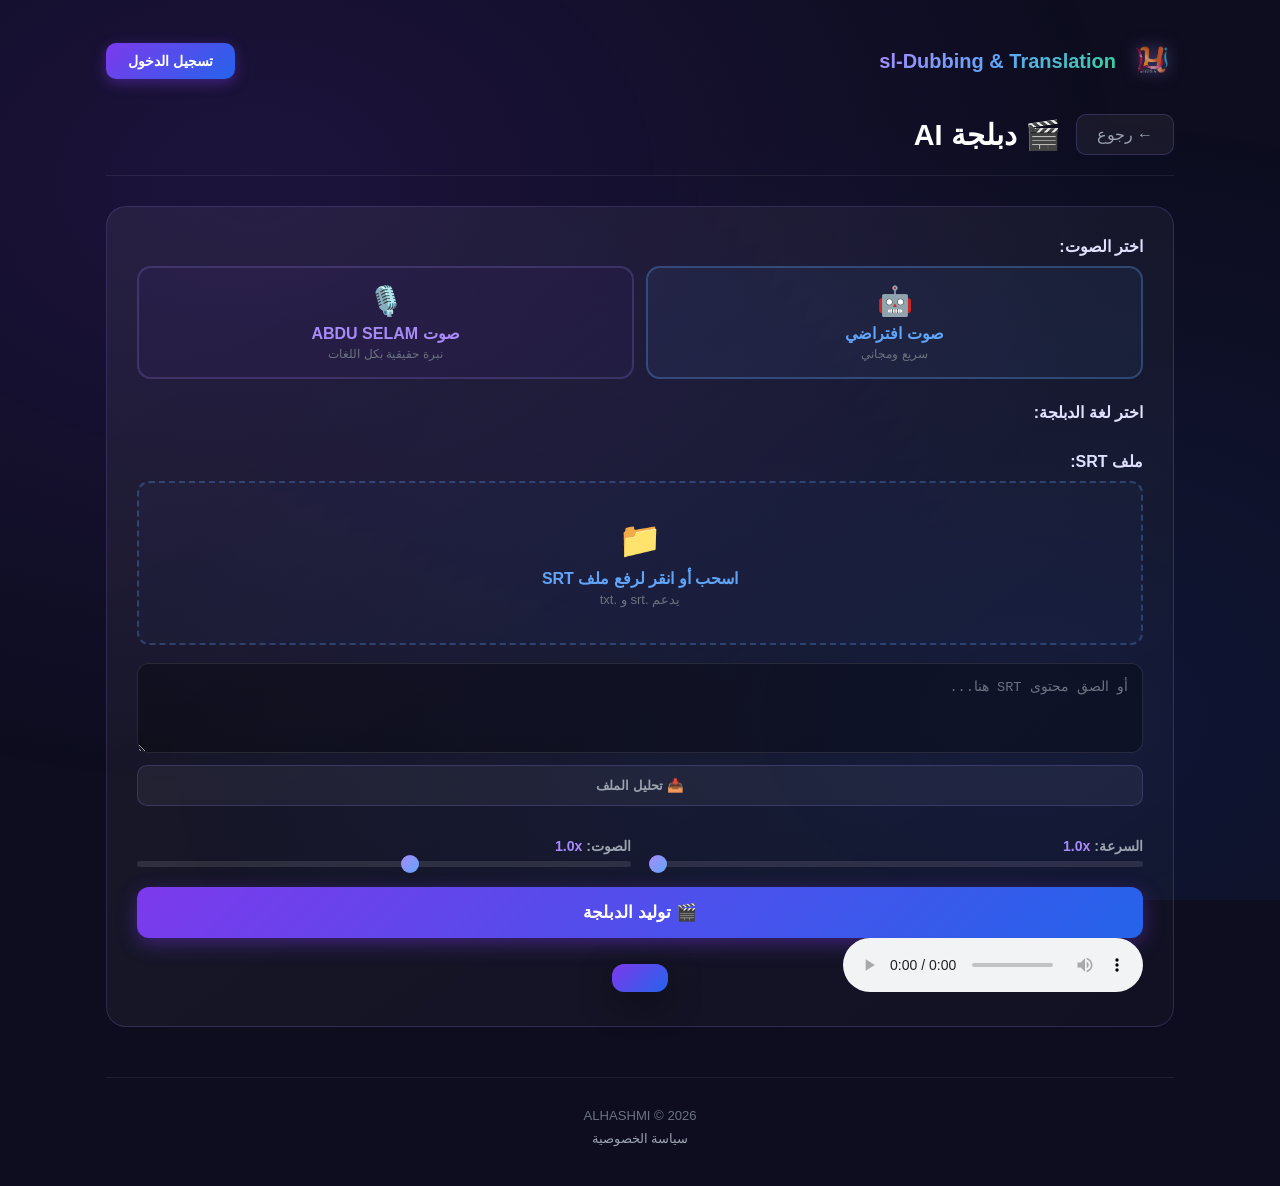
==== commit 8b1d8949: "Update dubbing.html" ====
--- a/dubbing.html
+++ b/dubbing.html
@@ -270,19 +270,6 @@
 
 
 
-<!-- رابط Colab — يتغير عند كل جلسة -->
-<div id="colabBar" style="position:fixed;bottom:0;left:0;right:0;background:rgba(0,0,0,.85);padding:10px 16px;display:flex;gap:8px;z-index:999;border-top:1px solid rgba(167,139,250,.2)">
-  <input id="colabUrl" type="text" placeholder="🔗 الصق رابط Colab ngrok هنا..."
-    style="flex:1;padding:8px 12px;border-radius:8px;border:1px solid rgba(167,139,250,.3);background:rgba(255,255,255,.05);color:#fff;font-size:.85rem;outline:none">
-  <button onclick="setBackendUrl(document.getElementById('colabUrl').value)"
-    style="padding:8px 16px;background:linear-gradient(135deg,#7c3aed,#2563eb);border:none;border-radius:8px;color:#fff;font-weight:700;cursor:pointer">
-    تطبيق
-  </button>
-  <button onclick="document.getElementById('colabBar').style.display='none'"
-    style="padding:8px 12px;background:rgba(255,255,255,.05);border:1px solid rgba(255,255,255,.1);border-radius:8px;color:#9ca3af;cursor:pointer">
-    ✕
-  </button>
-</div>
 <script src="script.js"></script>
 </body>
 </html>
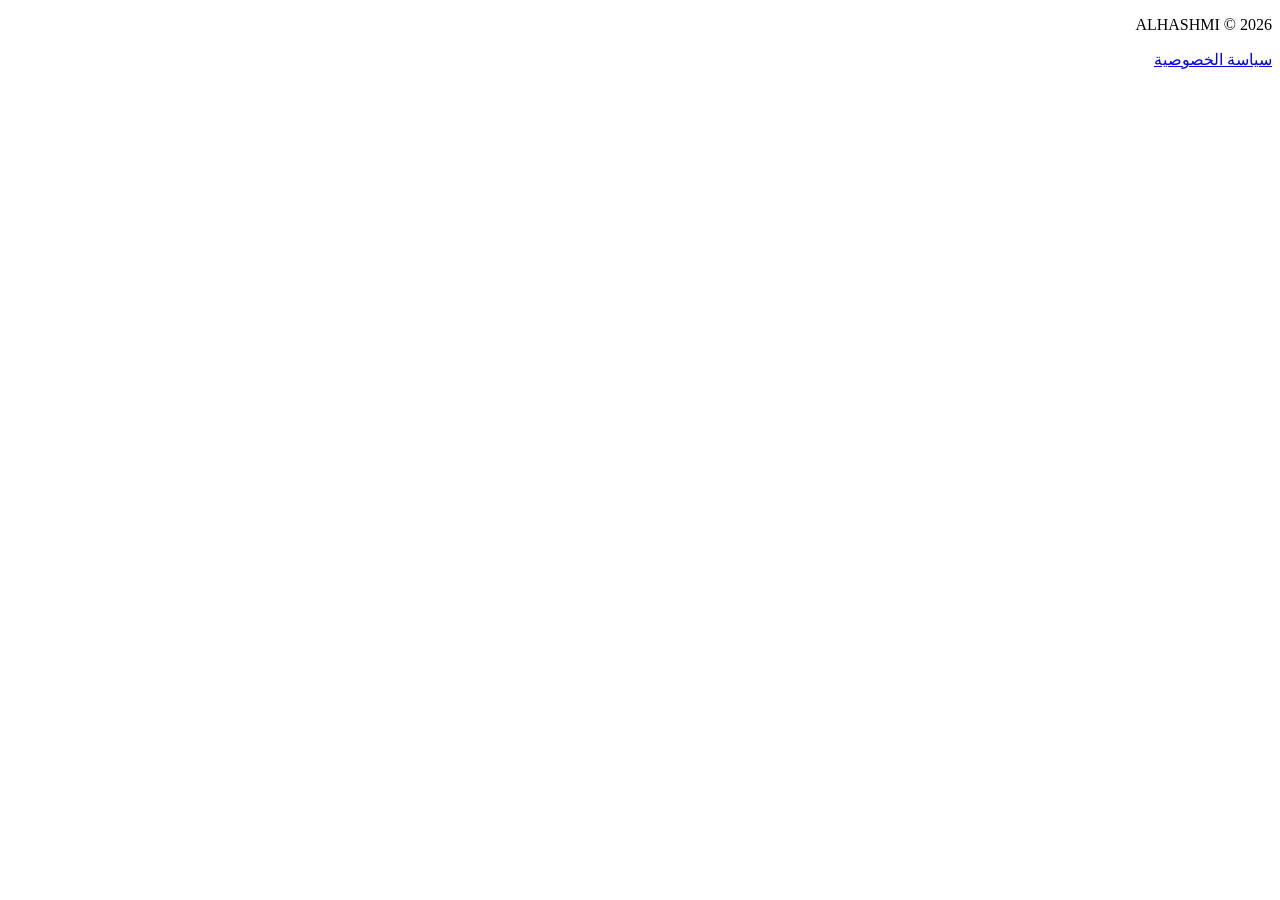
==== commit a0de96dd: "Update dubbing.html" ====
--- a/dubbing.html
+++ b/dubbing.html
@@ -5,262 +5,12 @@
 <meta name="viewport" content="width=device-width, initial-scale=1.0">
 <title>دبلجة AI - sl-Dubbing</title>
 <style>
-/* ================================================================
-   sl-Dubbing & Translation — style.css (shared)
-   ================================================================ */
-:root{
-  --bg:#0d0d1f;
-  --card:rgba(255,255,255,.06);
-  --border:rgba(167,139,250,.18);
-  --text:#e0e0ff;
-  --muted:#9ca3af;
-  --dim:#6b7280;
-  --purple:#7c3aed;
-  --blue:#2563eb;
-  --green:#10b981;
-}
-*{margin:0;padding:0;box-sizing:border-box}
-body{font-family:'Segoe UI',Tahoma,sans-serif;background:var(--bg);color:var(--text);min-height:100vh;direction:rtl;overflow-x:hidden}
-body::before{content:'';position:fixed;inset:0;background:radial-gradient(ellipse at 20% 20%,rgba(124,58,237,.14) 0%,transparent 60%),radial-gradient(ellipse at 80% 80%,rgba(37,99,235,.11) 0%,transparent 60%);pointer-events:none;z-index:0}
-.page{position:relative;z-index:1;max-width:1100px;margin:0 auto;padding:20px 16px}
-
-/* ── Header ── */
-.top-bar{display:flex;justify-content:space-between;align-items:center;padding:18px 0 30px;flex-wrap:wrap;gap:12px}
-.logo{display:flex;align-items:center;gap:12px;font-size:1.25rem;font-weight:900;text-decoration:none}
-.logo span{background:linear-gradient(135deg,#a78bfa,#60a5fa,#34d399);-webkit-background-clip:text;-webkit-text-fill-color:transparent}
-.logo img{width:46px;height:46px;object-fit:contain;filter:drop-shadow(0 0 8px rgba(167,139,250,.5))}
-.user-zone{display:flex;align-items:center;gap:10px}
-.btn-login{padding:10px 22px;background:linear-gradient(135deg,#7c3aed,#2563eb);border:none;border-radius:10px;color:white;font-weight:700;cursor:pointer;text-decoration:none;font-size:.9rem;box-shadow:0 4px 14px rgba(124,58,237,.4);transition:all .3s}
-.btn-login:hover{transform:translateY(-2px);box-shadow:0 7px 22px rgba(124,58,237,.6)}
-.btn-logout{padding:8px 16px;background:rgba(239,68,68,.2);border:1px solid rgba(239,68,68,.3);border-radius:8px;color:#f87171;cursor:pointer;font-weight:600;transition:all .3s}
-.avatar{width:40px;height:40px;border-radius:50%;background:linear-gradient(135deg,#a78bfa,#2563eb);display:flex;align-items:center;justify-content:center;font-weight:700;color:white}
-.username{color:#9ca3af;font-size:.9rem}
-
-/* ── Server badge ── */
-.srv-badge{display:inline-flex;align-items:center;gap:8px;padding:7px 15px;background:rgba(248,113,113,.12);border:1px solid rgba(248,113,113,.3);border-radius:20px;font-size:.78rem;color:#f87171;cursor:pointer;margin-bottom:32px;transition:all .3s}
-.srv-badge.on{background:rgba(52,211,153,.12);border-color:rgba(52,211,153,.3);color:#34d399}
-.dot{width:7px;height:7px;border-radius:50%;background:currentColor;animation:blink 2s infinite}
-@keyframes blink{0%,100%{opacity:1}50%{opacity:.3}}
-
-/* ── Hero ── */
-.hero{text-align:center;padding:40px 0 50px}
-.hero h1{font-size:clamp(2rem,5vw,3.2rem);font-weight:900;line-height:1.2;margin-bottom:16px;background:linear-gradient(135deg,#c4b5fd,#60a5fa,#34d399);-webkit-background-clip:text;-webkit-text-fill-color:transparent}
-.hero p{color:#9ca3af;font-size:1.05rem;max-width:540px;margin:0 auto}
-
-/* ── Tool cards ── */
-.tools-row{display:grid;grid-template-columns:repeat(3,1fr);gap:20px;margin-bottom:60px}
-.tool-card{background:linear-gradient(145deg,rgba(255,255,255,.07),rgba(255,255,255,.02));border:1px solid rgba(167,139,250,.2);border-radius:22px;padding:28px;cursor:pointer;transition:transform .3s,box-shadow .3s;position:relative;overflow:hidden;text-align:right}
-.tool-card:hover{transform:translateY(-7px);box-shadow:0 24px 50px rgba(0,0,0,.5)}
-.tool-card .bar{position:absolute;top:0;right:0;left:0;height:3px;border-radius:3px 3px 0 0}
-.tool-card .ico{font-size:2.6rem;margin-bottom:14px;display:block}
-.tool-card h3{font-size:1.1rem;font-weight:800;color:#fff;margin-bottom:8px}
-.tool-card p{color:#9ca3af;font-size:.85rem;line-height:1.7;margin-bottom:16px}
-.tool-card .go{font-weight:700;font-size:.88rem}
-
-/* ── Pricing ── */
-.section-title{text-align:center;margin-bottom:40px}
-.section-title h2{font-size:2rem;font-weight:900;background:linear-gradient(135deg,#c4b5fd,#60a5fa,#34d399);-webkit-background-clip:text;-webkit-text-fill-color:transparent;margin-bottom:8px}
-.section-title p{color:#9ca3af}
-.plans-row{display:grid;grid-template-columns:repeat(3,1fr);gap:20px;margin-bottom:60px}
-.plan{background:linear-gradient(145deg,rgba(255,255,255,.07),rgba(255,255,255,.02));border:1px solid rgba(255,255,255,.1);border-radius:22px;padding:28px;position:relative;overflow:hidden;transition:transform .3s,box-shadow .3s;text-align:right}
-.plan:hover{transform:translateY(-6px);box-shadow:0 24px 50px rgba(0,0,0,.5)}
-.plan .bar{position:absolute;top:0;right:0;left:0;height:3px}
-.plan .tag{display:inline-flex;align-items:center;gap:5px;font-size:.68rem;font-weight:700;padding:4px 11px;border-radius:20px;margin-bottom:16px;text-transform:uppercase}
-.plan .p-ico{width:56px;height:56px;border-radius:12px;display:flex;align-items:center;justify-content:center;font-size:1.7rem;margin-bottom:14px}
-.plan h3{font-size:1.1rem;font-weight:800;color:#fff;margin-bottom:8px}
-.plan .desc{font-size:.83rem;color:#9ca3af;line-height:1.6;margin-bottom:16px}
-.plan ul{list-style:none;margin-bottom:20px}
-.plan ul li{font-size:.8rem;color:#c4b5fd;padding:6px 0;display:flex;align-items:center;gap:8px;border-bottom:1px solid rgba(255,255,255,.05)}
-.plan ul li::before{content:'✓';width:16px;height:16px;min-width:16px;background:rgba(52,211,153,.2);border-radius:50%;display:flex;align-items:center;justify-content:center;color:#34d399;font-size:.6rem;font-weight:900}
-.price-box{background:rgba(0,0,0,.25);border-radius:12px;padding:16px;text-align:center;margin-bottom:16px}
-.price-num{font-size:2.2rem;font-weight:900}
-.price-note{font-size:.75rem;color:#6b7280;margin-top:3px}
-.buy-btn{width:100%;padding:13px;border-radius:11px;border:none;color:white;font-weight:800;font-size:.9rem;cursor:pointer;display:flex;align-items:center;justify-content:center;gap:8px;text-decoration:none;transition:all .3s}
-.buy-btn:hover{filter:brightness(1.15);transform:translateY(-2px)}
-
-/* ── Tool page layout ── */
-.tool-header{display:flex;align-items:center;gap:15px;margin-bottom:30px;padding-bottom:20px;border-bottom:1px solid rgba(255,255,255,.08)}
-.tool-header h1{font-size:1.8rem;font-weight:800;color:white}
-.back-btn{padding:10px 20px;background:rgba(255,255,255,.05);border:1px solid rgba(167,139,250,.2);border-radius:10px;color:#9ca3af;text-decoration:none;display:inline-flex;align-items:center;gap:8px;transition:all .3s}
-.back-btn:hover{background:rgba(167,139,250,.1);color:white}
-.tool-box{background:linear-gradient(145deg,rgba(255,255,255,.06),rgba(255,255,255,.02));border:1px solid rgba(167,139,250,.18);border-radius:20px;padding:30px}
-
-/* ── Lang grid ── */
-.lang-grid{display:grid;grid-template-columns:repeat(auto-fill,minmax(95px,1fr));gap:10px;margin-bottom:20px}
-.lang-btn{padding:11px 6px;border-radius:10px;border:1px solid rgba(255,255,255,.1);background:rgba(255,255,255,.03);color:#c4b5fd;cursor:pointer;transition:all .2s;text-align:center;font-size:.82rem}
-.lang-btn:hover{background:rgba(167,139,250,.15);transform:translateY(-2px)}
-.lang-btn.active{background:linear-gradient(135deg,rgba(167,139,250,.3),rgba(96,165,250,.3));border-color:#a78bfa;color:#fff}
-.lang-flag{font-size:1.2rem;display:block;margin-bottom:3px}
-
-/* ── Form elements ── */
-.lbl{display:block;margin-bottom:10px;font-weight:600;color:#e0e0ff}
-.textarea{width:100%;min-height:140px;background:rgba(0,0,0,.3);border:1px solid rgba(255,255,255,.1);border-radius:12px;color:#e0e0ff;font-size:.95rem;padding:14px;resize:vertical;font-family:inherit;outline:none;margin-bottom:8px}
-.textarea:focus{border-color:#a78bfa;box-shadow:0 0 0 3px rgba(167,139,250,.12)}
-.textarea::placeholder{color:#6b7280}
-.char-count{color:#6b7280;font-size:.82rem;margin-bottom:16px}
-.controls-row{display:grid;grid-template-columns:repeat(auto-fit,minmax(180px,1fr));gap:18px;margin:14px 0 20px}
-.cg{display:flex;flex-direction:column;gap:7px}
-.cg label{font-size:.88rem;color:#9ca3af;font-weight:600}
-.cg input[type=range]{width:100%;height:6px;border-radius:3px;background:rgba(255,255,255,.1);outline:none;-webkit-appearance:none}
-.cg input[type=range]::-webkit-slider-thumb{-webkit-appearance:none;width:18px;height:18px;border-radius:50%;background:linear-gradient(135deg,#a78bfa,#60a5fa);cursor:pointer}
-.cv{color:#a78bfa;font-weight:700}
-
-/* ── Buttons ── */
-.action-btn{padding:15px;background:linear-gradient(135deg,#7c3aed,#2563eb);border:none;border-radius:12px;color:white;cursor:pointer;font-weight:700;font-size:1.05rem;width:100%;display:flex;align-items:center;justify-content:center;gap:10px;box-shadow:0 6px 20px rgba(124,58,237,.4);transition:all .3s}
-.action-btn:hover{transform:translateY(-2px);box-shadow:0 10px 28px rgba(124,58,237,.6)}
-.action-btn:disabled{opacity:.5;cursor:not-allowed;transform:none}
-.sec-btn{padding:12px;background:rgba(255,255,255,.05);border:1px solid rgba(167,139,250,.2);border-radius:10px;color:#9ca3af;cursor:pointer;font-weight:600;width:100%;margin-bottom:18px;transition:all .3s}
-.sec-btn:hover{background:rgba(167,139,250,.1);color:white}
-
-/* ── Progress ── */
-.prog-wrap{display:none;margin:20px 0}
-.prog-wrap.on{display:block}
-.prog-bar{height:10px;background:rgba(255,255,255,.1);border-radius:5px;overflow:hidden}
-.prog-fill{height:100%;background:linear-gradient(90deg,#7c3aed,#34d399);border-radius:5px;width:0%;transition:width .3s}
-.prog-txt{text-align:center;margin-top:10px;color:#a78bfa;font-weight:600}
-
-/* ── Upload / SRT ── */
-.upload-area{border:2px dashed rgba(96,165,250,.28);border-radius:12px;padding:36px;text-align:center;cursor:pointer;transition:all .2s;margin-bottom:18px;background:rgba(96,165,250,.03)}
-.upload-area:hover{border-color:rgba(96,165,250,.55);background:rgba(96,165,250,.07)}
-.upload-area input{display:none}
-.srt-list{max-height:250px;overflow-y:auto;margin:0 0 20px;padding:14px;background:rgba(0,0,0,.2);border-radius:12px;border:1px solid rgba(255,255,255,.05);display:none}
-.srt-item{padding:9px 0;border-bottom:1px solid rgba(255,255,255,.05);display:flex;gap:12px;font-size:.82rem}
-.srt-time{color:#a78bfa;font-family:monospace;min-width:110px}
-
-50%{opacity:.6}}
-
-/* ── Audio / Download ── */
-audio{width:100%;margin:18px 0;display:none;border-radius:8px}
-audio.show{display:block}
-.dl-btn{padding:13px;background:linear-gradient(135deg,#059669,#10b981);border:none;border-radius:10px;color:white;font-weight:700;width:100%;display:none;align-items:center;justify-content:center;gap:8px;text-decoration:none;transition:all .3s}
-.dl-btn.show{display:flex}
-.dl-btn:hover{transform:translateY(-2px);box-shadow:0 8px 22px rgba(5,150,105,.4)}
-
-/* ── Login ── */
-.login-page{min-height:100vh;display:flex;align-items:center;justify-content:center;padding:20px}
-.login-card{background:linear-gradient(135deg,#1a1a2e,#16213e);border:1px solid rgba(167,139,250,.22);border-radius:24px;padding:46px;width:100%;max-width:460px;box-shadow:0 25px 80px rgba(0,0,0,.6)}
-.login-card h2{font-size:1.7rem;font-weight:900;color:white;text-align:center;margin-bottom:6px}
-.login-card .sub{color:#9ca3af;text-align:center;font-size:.9rem;margin-bottom:26px}
-.login-card .sub a{color:#60a5fa;text-decoration:none}
-.gaccounts{margin-bottom:22px;max-height:210px;overflow-y:auto;border:1px solid rgba(167,139,250,.12);border-radius:12px;background:rgba(0,0,0,.3)}
-.gacc-item{display:flex;align-items:center;gap:12px;padding:14px;cursor:pointer;border-bottom:1px solid rgba(167,139,250,.1);transition:all .3s}
-.gacc-item:last-child{border-bottom:none}
-.gacc-item:hover{background:rgba(167,139,250,.1)}
-.gacc-avatar{width:42px;height:42px;border-radius:50%;background:linear-gradient(135deg,#a78bfa,#2563eb);display:flex;align-items:center;justify-content:center;font-weight:700;color:white;flex-shrink:0}
-.gacc-name{font-weight:600;color:white;font-size:.95rem}
-.gacc-email{font-size:.8rem;color:#9ca3af}
-.divider{display:flex;align-items:center;margin:20px 0;color:#6b7280}
-.divider::before,.divider::after{content:'';flex:1;height:1px;background:rgba(167,139,250,.2)}
-.divider span{padding:0 14px;font-size:.82rem}
-.fg{margin-bottom:16px}
-.fg label{display:block;font-weight:600;color:white;font-size:.9rem;margin-bottom:7px}
-.fg input{width:100%;padding:13px 15px;background:rgba(255,255,255,.05);border:1px solid rgba(167,139,250,.2);border-radius:10px;color:white;font-size:.9rem;outline:none;transition:all .3s}
-.fg input:focus{border-color:#a78bfa;box-shadow:0 0 0 3px rgba(167,139,250,.15)}
-.fg input::placeholder{color:#6b7280}
-.submit-btn{width:100%;padding:13px;background:linear-gradient(135deg,#7c3aed,#2563eb);border:none;border-radius:10px;color:white;font-weight:700;font-size:1rem;cursor:pointer;margin-top:6px;transition:all .3s}
-.submit-btn:hover{transform:translateY(-2px);box-shadow:0 8px 24px rgba(124,58,237,.6)}
-
-/* ── Footer ── */
-footer{text-align:center;padding:30px 0 20px;border-top:1px solid rgba(255,255,255,.07);color:#6b7280;font-size:.82rem;margin-top:50px}
-footer a{color:#9ca3af;text-decoration:none;margin:0 8px}
-footer a:hover{color:#a78bfa}
-
-/* ── Toast ── */
-.toast{position:fixed;bottom:28px;left:50%;transform:translateX(-50%) translateY(120px);background:linear-gradient(135deg,#7c3aed,#2563eb);color:#fff;padding:14px 28px;border-radius:12px;font-weight:600;box-shadow:0 10px 35px rgba(0,0,0,.4);transition:transform .3s;z-index:9999}
-.toast.show{transform:translateX(-50%) translateY(0)}
-
-/* ── Responsive ── */
-@media(max-width:720px){
-  .tools-row,.plans-row{grid-template-columns:1fr}
-  .top-bar{flex-direction:column;align-items:flex-start}
-  .login-card{padding:30px 20px}
-}
-/* extra */
-.voice-upload-area{border:2px dashed rgba(167,139,250,.35);border-radius:12px;padding:28px;text-align:center;cursor:pointer;background:rgba(124,58,237,.04);transition:all .3s;margin-bottom:16px}
-.voice-upload-area:hover,.voice-upload-area.has-file{border-color:#a78bfa;background:rgba(124,58,237,.1)}
-.voice-upload-area input{display:none}
-.method-tabs{display:flex;gap:10px;margin-bottom:20px}
-.mtab{flex:1;padding:11px;border:1px solid rgba(255,255,255,.12);border-radius:10px;background:rgba(255,255,255,.03);color:#9ca3af;cursor:pointer;text-align:center;font-weight:600;transition:all .3s}
-.mtab.active{background:linear-gradient(135deg,rgba(167,139,250,.25),rgba(96,165,250,.15));border-color:#a78bfa;color:#fff}
-.method-panel{display:none}
-.method-panel.active{display:block}
-.voice-preview{margin-top:12px;display:none}
-.voice-preview audio{width:100%;border-radius:8px}
-.voice-preview.show{display:block}
-.status-badge{display:inline-flex;align-items:center;gap:6px;padding:6px 14px;border-radius:20px;font-size:.8rem;font-weight:600;margin-top:10px}
-.status-badge.ok{background:rgba(52,211,153,.15);color:#34d399;border:1px solid rgba(52,211,153,.3)}
-.status-badge.warn{background:rgba(245,158,11,.15);color:#fcd34d;border:1px solid rgba(245,158,11,.3)}
+/* ... جميع الأكواد السابقة ... */
 </style>
 </head>
 <body>
 <div class="page">
-  <div class="top-bar">
-    <a class="logo" href="index.html">
-      <img src="logo.gif" onerror="this.src='logo.png'" alt="logo">
-      <span>sl-Dubbing & Translation</span>
-    </a>
-    <div class="user-zone" id="hdr"><a href="login.html" class="btn-login">تسجيل الدخول</a></div>
-  </div>
-
-  <div class="tool-header">
-    <a href="index.html" class="back-btn">← رجوع</a>
-    <h1>🎬 دبلجة AI</h1>
-  </div>
-
-  <div class="tool-box">
-
-    <!-- ── اختيار الصوت ── -->
-    <label class="lbl">اختر الصوت:</label>
-    <div style="display:flex;gap:12px;margin-bottom:24px">
-      <div class="voice-choice active" id="vc-default" onclick="selectVoice('gtts',this)"
-        style="flex:1;padding:16px;border:2px solid rgba(96,165,250,.3);border-radius:14px;cursor:pointer;text-align:center;background:rgba(96,165,250,.06);transition:all .3s">
-        <div style="font-size:1.8rem">🤖</div>
-        <div style="font-weight:700;color:#60a5fa;margin-top:6px">صوت افتراضي</div>
-        <div style="font-size:.78rem;color:#6b7280;margin-top:3px">سريع ومجاني</div>
-      </div>
-      <div class="voice-choice" id="vc-abdu" onclick="selectVoice('xtts',this)"
-        style="flex:1;padding:16px;border:2px solid rgba(167,139,250,.2);border-radius:14px;cursor:pointer;text-align:center;background:rgba(124,58,237,.04);transition:all .3s">
-        <div style="font-size:1.8rem">🎙️</div>
-        <div style="font-weight:700;color:#a78bfa;margin-top:6px">صوت ABDU SELAM</div>
-        <div style="font-size:.78rem;color:#6b7280;margin-top:3px">نبرة حقيقية بكل اللغات</div>
-      </div>
-    </div>
-
-    <!-- ── اللغة ── -->
-    <label class="lbl">اختر لغة الدبلجة:</label>
-    <div class="lang-grid" id="langs"></div>
-
-    
-
-    <!-- ── SRT ── -->
-    <label class="lbl">ملف SRT:</label>
-    <div class="upload-area" onclick="document.getElementById('srtFile').click()">
-      <input type="file" id="srtFile" accept=".srt,.txt" onchange="loadSRTFile(event)">
-      <div style="font-size:2.2rem;margin-bottom:8px">📁</div>
-      <div style="color:#60a5fa;font-weight:600">اسحب أو انقر لرفع ملف SRT</div>
-      <div style="color:#6b7280;font-size:.82rem;margin-top:4px">يدعم .srt و .txt</div>
-    </div>
-    <textarea class="textarea" id="srtTxt" placeholder="أو الصق محتوى SRT هنا..." style="min-height:90px;font-family:monospace;font-size:.85rem"></textarea>
-    <button class="sec-btn" onclick="parseSRT()">📥 تحليل الملف</button>
-    <div class="srt-list" id="srtList"></div>
-
-    <!-- ── توليد ── -->
-    <div class="controls-row">
-      <div class="cg"><label>السرعة: <span class="cv" id="rv">1.0x</span></label><input type="range" id="rc" min=".5" max="1" step=".05" value="1" oninput="document.getElementById('rv').textContent=this.value+'x'"></div>
-      <div class="cg"><label>الصوت: <span class="cv" id="vv">1.0x</span></label><input type="range" id="vc" min=".2" max="2" step=".1" value="1" oninput="document.getElementById('vv').textContent=this.value+'x'"></div>
-    </div>
-
-    <button class="action-btn" id="dubBtn" onclick="genDub()">🎬 توليد الدبلجة</button>
-
-    <div class="prog-wrap" id="prog">
-      <div class="prog-bar"><div class="prog-fill" id="pf"></div></div>
-      <div class="prog-txt" id="pt">جاري توليد الدبلجة...</div>
-    </div>
-
-    <audio id="dubAud" controls></audio>
-    <a class="dl-btn" id="dubDl" download="dubbed.wav">⬇️ تحميل الدبلجة (WAV)</a>
-  </div>
-
+  <!-- ... جميع الأكواد السابقة ... -->
   <footer>
     <p>ALHASHMI © 2026</p>
     <p style="margin-top:8px"><a href="privacy.html">سياسة الخصوصية</a></p>
@@ -268,8 +18,79 @@
 </div>
 <div class="toast" id="toast"></div>
 
+<script>
+// ================================
+// تعديل: رابط الخادم الجديد
+// ================================
+const BE = 'https://0475-34-124-191-219.ngrok-free.app';
 
+// إذا كان لديك كود في script.js، تأكد أن المتغير BE معرف هناك أيضاً
+// مثال توليد الدبلجة (يمكنك تعديله حسب كودك):
+async function genDub() {
+    const srtTxt = document.getElementById('srtTxt').value;
+    const lang = window.selectedLang || 'ar';
+    const voice_mode = window.selectedVoice || 'gtts';
+    const dubBtn = document.getElementById('dubBtn');
+    dubBtn.disabled = true;
+    showToast('جاري توليد الدبلجة...');
+    try {
+        const res = await fetch(`${BE}/api/dub`, {
+            method: 'POST',
+            headers: {'Content-Type': 'application/json'},
+            body: JSON.stringify({
+                text: srtTxt,
+                lang: lang,
+                voice_mode: voice_mode
+            })
+        });
+        const data = await res.json();
+        if (data.audio_url) {
+            document.getElementById('dubAud').src = data.audio_url;
+            document.getElementById('dubAud').classList.add('show');
+            document.getElementById('dubDl').href = data.audio_url;
+            document.getElementById('dubDl').classList.add('show');
+            showToast('تم توليد الدبلجة بنجاح!');
+        } else {
+            showToast(data.error || 'حدث خطأ أثناء التوليد');
+        }
+    } catch(e) {
+        showToast('تعذر الاتصال بالخادم');
+    }
+    dubBtn.disabled = false;
+}
 
-<script src="script.js"></script>
+// اختيار الصوت
+function selectVoice(mode, el) {
+    window.selectedVoice = mode;
+    document.querySelectorAll('.voice-choice').forEach(v => v.classList.remove('active'));
+    el.classList.add('active');
+}
+
+// اختيار اللغة
+function selectLang(lang, el) {
+    window.selectedLang = lang;
+    document.querySelectorAll('.lang-btn').forEach(b => b.classList.remove('active'));
+    el.classList.add('active');
+}
+
+// رفع ملف SRT
+function loadSRTFile(event) {
+    const file = event.target.files[0];
+    if (!file) return;
+    const reader = new FileReader();
+    reader.onload = function(e) {
+        document.getElementById('srtTxt').value = e.target.result;
+    };
+    reader.readAsText(file);
+}
+
+// Toast
+function showToast(msg) {
+    const toast = document.getElementById('toast');
+    toast.textContent = msg;
+    toast.classList.add('show');
+    setTimeout(() => toast.classList.remove('show'), 3000);
+}
+</script>
 </body>
 </html>
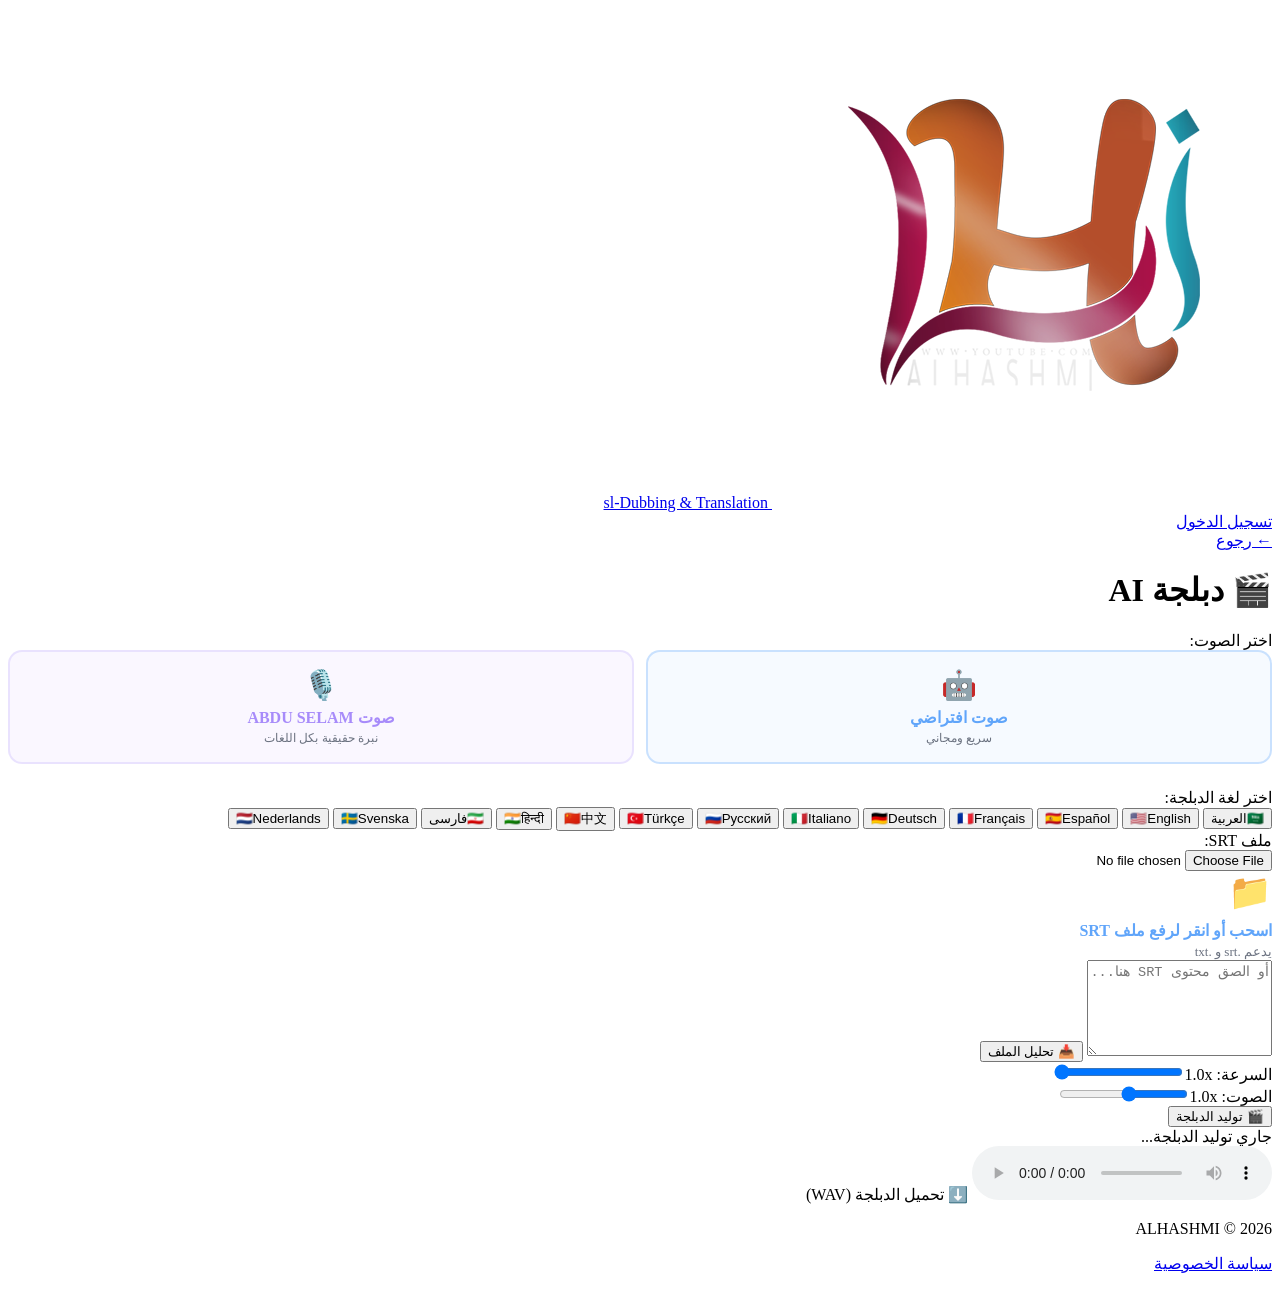
==== commit 9036ce6a: "Update dubbing.html" ====
--- a/dubbing.html
+++ b/dubbing.html
@@ -10,7 +10,85 @@
 </head>
 <body>
 <div class="page">
-  <!-- ... جميع الأكواد السابقة ... -->
+  <div class="top-bar">
+    <a class="logo" href="index.html">
+      <img src="logo.gif" onerror="this.src='logo.png'" alt="logo">
+      <span>sl-Dubbing & Translation</span>
+    </a>
+    <div class="user-zone" id="hdr"><a href="login.html" class="btn-login">تسجيل الدخول</a></div>
+  </div>
+
+  <div class="tool-header">
+    <a href="index.html" class="back-btn">← رجوع</a>
+    <h1>🎬 دبلجة AI</h1>
+  </div>
+
+  <div class="tool-box">
+
+    <!-- ── اختيار الصوت ── -->
+    <label class="lbl">اختر الصوت:</label>
+    <div style="display:flex;gap:12px;margin-bottom:24px">
+      <div class="voice-choice active" id="vc-default" onclick="selectVoice('gtts',this)"
+        style="flex:1;padding:16px;border:2px solid rgba(96,165,250,.3);border-radius:14px;cursor:pointer;text-align:center;background:rgba(96,165,250,.06);transition:all .3s">
+        <div style="font-size:1.8rem">🤖</div>
+        <div style="font-weight:700;color:#60a5fa;margin-top:6px">صوت افتراضي</div>
+        <div style="font-size:.78rem;color:#6b7280;margin-top:3px">سريع ومجاني</div>
+      </div>
+      <div class="voice-choice" id="vc-abdu" onclick="selectVoice('xtts',this)"
+        style="flex:1;padding:16px;border:2px solid rgba(167,139,250,.2);border-radius:14px;cursor:pointer;text-align:center;background:rgba(124,58,237,.04);transition:all .3s">
+        <div style="font-size:1.8rem">🎙️</div>
+        <div style="font-weight:700;color:#a78bfa;margin-top:6px">صوت ABDU SELAM</div>
+        <div style="font-size:.78rem;color:#6b7280;margin-top:3px">نبرة حقيقية بكل اللغات</div>
+      </div>
+    </div>
+
+    <!-- ── اللغة ── -->
+    <label class="lbl">اختر لغة الدبلجة:</label>
+    <div class="lang-grid" id="langs">
+      <button class="lang-btn active" onclick="selectLang('ar',this)"><span class="lang-flag">🇸🇦</span><span>العربية</span></button>
+      <button class="lang-btn" onclick="selectLang('en',this)"><span class="lang-flag">🇺🇸</span><span>English</span></button>
+      <button class="lang-btn" onclick="selectLang('es',this)"><span class="lang-flag">🇪🇸</span><span>Español</span></button>
+      <button class="lang-btn" onclick="selectLang('fr',this)"><span class="lang-flag">🇫🇷</span><span>Français</span></button>
+      <button class="lang-btn" onclick="selectLang('de',this)"><span class="lang-flag">🇩🇪</span><span>Deutsch</span></button>
+      <button class="lang-btn" onclick="selectLang('it',this)"><span class="lang-flag">🇮🇹</span><span>Italiano</span></button>
+      <button class="lang-btn" onclick="selectLang('ru',this)"><span class="lang-flag">🇷🇺</span><span>Русский</span></button>
+      <button class="lang-btn" onclick="selectLang('tr',this)"><span class="lang-flag">🇹🇷</span><span>Türkçe</span></button>
+      <button class="lang-btn" onclick="selectLang('zh',this)"><span class="lang-flag">🇨🇳</span><span>中文</span></button>
+      <button class="lang-btn" onclick="selectLang('hi',this)"><span class="lang-flag">🇮🇳</span><span>हिन्दी</span></button>
+      <button class="lang-btn" onclick="selectLang('fa',this)"><span class="lang-flag">🇮🇷</span><span>فارسی</span></button>
+      <button class="lang-btn" onclick="selectLang('sv',this)"><span class="lang-flag">🇸🇪</span><span>Svenska</span></button>
+      <button class="lang-btn" onclick="selectLang('nl',this)"><span class="lang-flag">🇳🇱</span><span>Nederlands</span></button>
+    </div>
+
+    <!-- ── SRT ── -->
+    <label class="lbl">ملف SRT:</label>
+    <div class="upload-area" onclick="document.getElementById('srtFile').click()">
+      <input type="file" id="srtFile" accept=".srt,.txt" onchange="loadSRTFile(event)">
+      <div style="font-size:2.2rem;margin-bottom:8px">📁</div>
+      <div style="color:#60a5fa;font-weight:600">اسحب أو انقر لرفع ملف SRT</div>
+      <div style="color:#6b7280;font-size:.82rem;margin-top:4px">يدعم .srt و .txt</div>
+    </div>
+    <textarea class="textarea" id="srtTxt" placeholder="أو الصق محتوى SRT هنا..." style="min-height:90px;font-family:monospace;font-size:.85rem"></textarea>
+    <button class="sec-btn" onclick="parseSRT()">📥 تحليل الملف</button>
+    <div class="srt-list" id="srtList"></div>
+
+    <!-- ── توليد ── -->
+    <div class="controls-row">
+      <div class="cg"><label>السرعة: <span class="cv" id="rv">1.0x</span></label><input type="range" id="rc" min=".5" max="1" step=".05" value="1" oninput="document.getElementById('rv').textContent=this.value+'x'"></div>
+      <div class="cg"><label>الصوت: <span class="cv" id="vv">1.0x</span></label><input type="range" id="vc" min=".2" max="2" step=".1" value="1" oninput="document.getElementById('vv').textContent=this.value+'x'"></div>
+    </div>
+
+    <button class="action-btn" id="dubBtn" onclick="genDub()">🎬 توليد الدبلجة</button>
+
+    <div class="prog-wrap" id="prog">
+      <div class="prog-bar"><div class="prog-fill" id="pf"></div></div>
+      <div class="prog-txt" id="pt">جاري توليد الدبلجة...</div>
+    </div>
+
+    <audio id="dubAud" controls></audio>
+    <a class="dl-btn" id="dubDl" download="dubbed.wav">⬇️ تحميل الدبلجة (WAV)</a>
+  </div>
+
   <footer>
     <p>ALHASHMI © 2026</p>
     <p style="margin-top:8px"><a href="privacy.html">سياسة الخصوصية</a></p>
@@ -19,78 +97,9 @@
 <div class="toast" id="toast"></div>
 
 <script>
-// ================================
-// تعديل: رابط الخادم الجديد
-// ================================
 const BE = 'https://0475-34-124-191-219.ngrok-free.app';
-
-// إذا كان لديك كود في script.js، تأكد أن المتغير BE معرف هناك أيضاً
-// مثال توليد الدبلجة (يمكنك تعديله حسب كودك):
-async function genDub() {
-    const srtTxt = document.getElementById('srtTxt').value;
-    const lang = window.selectedLang || 'ar';
-    const voice_mode = window.selectedVoice || 'gtts';
-    const dubBtn = document.getElementById('dubBtn');
-    dubBtn.disabled = true;
-    showToast('جاري توليد الدبلجة...');
-    try {
-        const res = await fetch(`${BE}/api/dub`, {
-            method: 'POST',
-            headers: {'Content-Type': 'application/json'},
-            body: JSON.stringify({
-                text: srtTxt,
-                lang: lang,
-                voice_mode: voice_mode
-            })
-        });
-        const data = await res.json();
-        if (data.audio_url) {
-            document.getElementById('dubAud').src = data.audio_url;
-            document.getElementById('dubAud').classList.add('show');
-            document.getElementById('dubDl').href = data.audio_url;
-            document.getElementById('dubDl').classList.add('show');
-            showToast('تم توليد الدبلجة بنجاح!');
-        } else {
-            showToast(data.error || 'حدث خطأ أثناء التوليد');
-        }
-    } catch(e) {
-        showToast('تعذر الاتصال بالخادم');
-    }
-    dubBtn.disabled = false;
-}
-
-// اختيار الصوت
-function selectVoice(mode, el) {
-    window.selectedVoice = mode;
-    document.querySelectorAll('.voice-choice').forEach(v => v.classList.remove('active'));
-    el.classList.add('active');
-}
-
-// اختيار اللغة
-function selectLang(lang, el) {
-    window.selectedLang = lang;
-    document.querySelectorAll('.lang-btn').forEach(b => b.classList.remove('active'));
-    el.classList.add('active');
-}
-
-// رفع ملف SRT
-function loadSRTFile(event) {
-    const file = event.target.files[0];
-    if (!file) return;
-    const reader = new FileReader();
-    reader.onload = function(e) {
-        document.getElementById('srtTxt').value = e.target.result;
-    };
-    reader.readAsText(file);
-}
-
-// Toast
-function showToast(msg) {
-    const toast = document.getElementById('toast');
-    toast.textContent = msg;
-    toast.classList.add('show');
-    setTimeout(() => toast.classList.remove('show'), 3000);
-}
+// باقي كودك أو script.js سيستخدم هذا المتغير
 </script>
+<script src="script.js"></script>
 </body>
 </html>
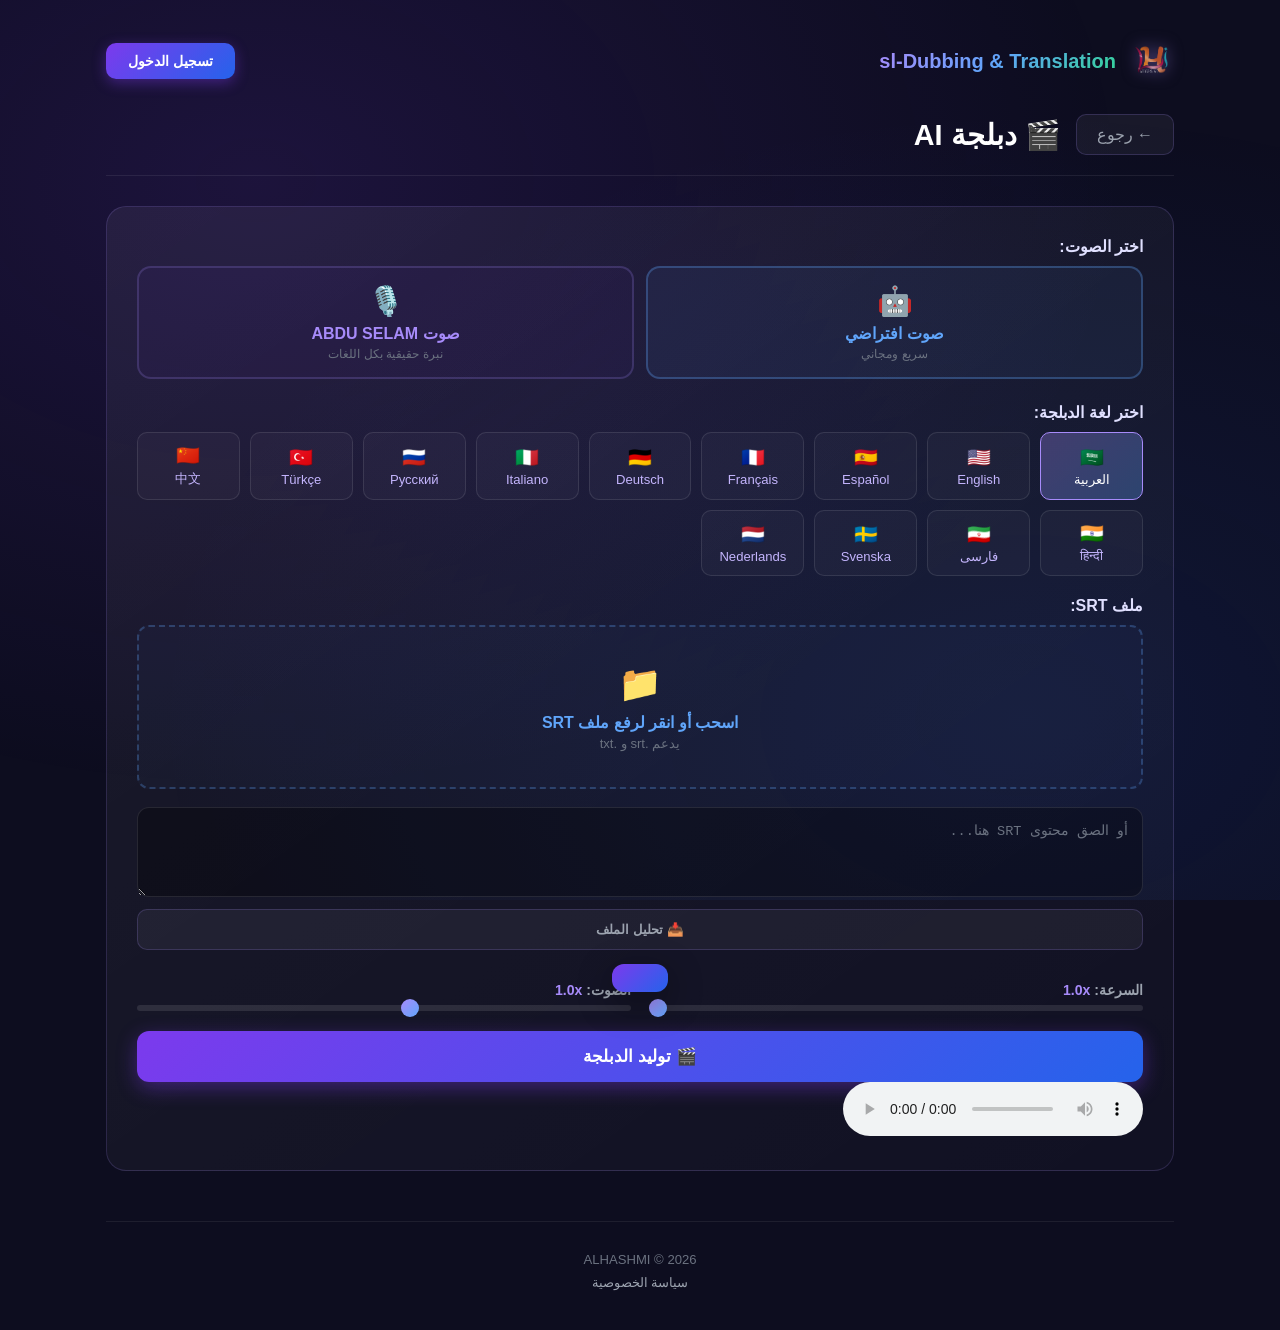
==== commit 94b2ccaa: "Update dubbing.html" ====
--- a/dubbing.html
+++ b/dubbing.html
@@ -5,7 +5,191 @@
 <meta name="viewport" content="width=device-width, initial-scale=1.0">
 <title>دبلجة AI - sl-Dubbing</title>
 <style>
-/* ... جميع الأكواد السابقة ... */
+/* ================================================================
+   sl-Dubbing & Translation — style.css (shared)
+   ================================================================ */
+:root{
+  --bg:#0d0d1f;
+  --card:rgba(255,255,255,.06);
+  --border:rgba(167,139,250,.18);
+  --text:#e0e0ff;
+  --muted:#9ca3af;
+  --dim:#6b7280;
+  --purple:#7c3aed;
+  --blue:#2563eb;
+  --green:#10b981;
+}
+*{margin:0;padding:0;box-sizing:border-box}
+body{font-family:'Segoe UI',Tahoma,sans-serif;background:var(--bg);color:var(--text);min-height:100vh;direction:rtl;overflow-x:hidden}
+body::before{content:'';position:fixed;inset:0;background:radial-gradient(ellipse at 20% 20%,rgba(124,58,237,.14) 0%,transparent 60%),radial-gradient(ellipse at 80% 80%,rgba(37,99,235,.11) 0%,transparent 60%);pointer-events:none;z-index:0}
+.page{position:relative;z-index:1;max-width:1100px;margin:0 auto;padding:20px 16px}
+
+/* ── Header ── */
+.top-bar{display:flex;justify-content:space-between;align-items:center;padding:18px 0 30px;flex-wrap:wrap;gap:12px}
+.logo{display:flex;align-items:center;gap:12px;font-size:1.25rem;font-weight:900;text-decoration:none}
+.logo span{background:linear-gradient(135deg,#a78bfa,#60a5fa,#34d399);-webkit-background-clip:text;-webkit-text-fill-color:transparent}
+.logo img{width:46px;height:46px;object-fit:contain;filter:drop-shadow(0 0 8px rgba(167,139,250,.5))}
+.user-zone{display:flex;align-items:center;gap:10px}
+.btn-login{padding:10px 22px;background:linear-gradient(135deg,#7c3aed,#2563eb);border:none;border-radius:10px;color:white;font-weight:700;cursor:pointer;text-decoration:none;font-size:.9rem;box-shadow:0 4px 14px rgba(124,58,237,.4);transition:all .3s}
+.btn-login:hover{transform:translateY(-2px);box-shadow:0 7px 22px rgba(124,58,237,.6)}
+.btn-logout{padding:8px 16px;background:rgba(239,68,68,.2);border:1px solid rgba(239,68,68,.3);border-radius:8px;color:#f87171;cursor:pointer;font-weight:600;transition:all .3s}
+.avatar{width:40px;height:40px;border-radius:50%;background:linear-gradient(135deg,#a78bfa,#2563eb);display:flex;align-items:center;justify-content:center;font-weight:700;color:white}
+.username{color:#9ca3af;font-size:.9rem}
+
+/* ── Server badge ── */
+.srv-badge{display:inline-flex;align-items:center;gap:8px;padding:7px 15px;background:rgba(248,113,113,.12);border:1px solid rgba(248,113,113,.3);border-radius:20px;font-size:.78rem;color:#f87171;cursor:pointer;margin-bottom:32px;transition:all .3s}
+.srv-badge.on{background:rgba(52,211,153,.12);border-color:rgba(52,211,153,.3);color:#34d399}
+.dot{width:7px;height:7px;border-radius:50%;background:currentColor;animation:blink 2s infinite}
+@keyframes blink{0%,100%{opacity:1}50%{opacity:.3}}
+
+/* ── Hero ── */
+.hero{text-align:center;padding:40px 0 50px}
+.hero h1{font-size:clamp(2rem,5vw,3.2rem);font-weight:900;line-height:1.2;margin-bottom:16px;background:linear-gradient(135deg,#c4b5fd,#60a5fa,#34d399);-webkit-background-clip:text;-webkit-text-fill-color:transparent}
+.hero p{color:#9ca3af;font-size:1.05rem;max-width:540px;margin:0 auto}
+
+/* ── Tool cards ── */
+.tools-row{display:grid;grid-template-columns:repeat(3,1fr);gap:20px;margin-bottom:60px}
+.tool-card{background:linear-gradient(145deg,rgba(255,255,255,.07),rgba(255,255,255,.02));border:1px solid rgba(167,139,250,.2);border-radius:22px;padding:28px;cursor:pointer;transition:transform .3s,box-shadow .3s;position:relative;overflow:hidden;text-align:right}
+.tool-card:hover{transform:translateY(-7px);box-shadow:0 24px 50px rgba(0,0,0,.5)}
+.tool-card .bar{position:absolute;top:0;right:0;left:0;height:3px;border-radius:3px 3px 0 0}
+.tool-card .ico{font-size:2.6rem;margin-bottom:14px;display:block}
+.tool-card h3{font-size:1.1rem;font-weight:800;color:#fff;margin-bottom:8px}
+.tool-card p{color:#9ca3af;font-size:.85rem;line-height:1.7;margin-bottom:16px}
+.tool-card .go{font-weight:700;font-size:.88rem}
+
+/* ── Pricing ── */
+.section-title{text-align:center;margin-bottom:40px}
+.section-title h2{font-size:2rem;font-weight:900;background:linear-gradient(135deg,#c4b5fd,#60a5fa,#34d399);-webkit-background-clip:text;-webkit-text-fill-color:transparent;margin-bottom:8px}
+.section-title p{color:#9ca3af}
+.plans-row{display:grid;grid-template-columns:repeat(3,1fr);gap:20px;margin-bottom:60px}
+.plan{background:linear-gradient(145deg,rgba(255,255,255,.07),rgba(255,255,255,.02));border:1px solid rgba(255,255,255,.1);border-radius:22px;padding:28px;position:relative;overflow:hidden;transition:transform .3s,box-shadow .3s;text-align:right}
+.plan:hover{transform:translateY(-6px);box-shadow:0 24px 50px rgba(0,0,0,.5)}
+.plan .bar{position:absolute;top:0;right:0;left:0;height:3px}
+.plan .tag{display:inline-flex;align-items:center;gap:5px;font-size:.68rem;font-weight:700;padding:4px 11px;border-radius:20px;margin-bottom:16px;text-transform:uppercase}
+.plan .p-ico{width:56px;height:56px;border-radius:12px;display:flex;align-items:center;justify-content:center;font-size:1.7rem;margin-bottom:14px}
+.plan h3{font-size:1.1rem;font-weight:800;color:#fff;margin-bottom:8px}
+.plan .desc{font-size:.83rem;color:#9ca3af;line-height:1.6;margin-bottom:16px}
+.plan ul{list-style:none;margin-bottom:20px}
+.plan ul li{font-size:.8rem;color:#c4b5fd;padding:6px 0;display:flex;align-items:center;gap:8px;border-bottom:1px solid rgba(255,255,255,.05)}
+.plan ul li::before{content:'✓';width:16px;height:16px;min-width:16px;background:rgba(52,211,153,.2);border-radius:50%;display:flex;align-items:center;justify-content:center;color:#34d399;font-size:.6rem;font-weight:900}
+.price-box{background:rgba(0,0,0,.25);border-radius:12px;padding:16px;text-align:center;margin-bottom:16px}
+.price-num{font-size:2.2rem;font-weight:900}
+.price-note{font-size:.75rem;color:#6b7280;margin-top:3px}
+.buy-btn{width:100%;padding:13px;border-radius:11px;border:none;color:white;font-weight:800;font-size:.9rem;cursor:pointer;display:flex;align-items:center;justify-content:center;gap:8px;text-decoration:none;transition:all .3s}
+.buy-btn:hover{filter:brightness(1.15);transform:translateY(-2px)}
+
+/* ── Tool page layout ── */
+.tool-header{display:flex;align-items:center;gap:15px;margin-bottom:30px;padding-bottom:20px;border-bottom:1px solid rgba(255,255,255,.08)}
+.tool-header h1{font-size:1.8rem;font-weight:800;color:white}
+.back-btn{padding:10px 20px;background:rgba(255,255,255,.05);border:1px solid rgba(167,139,250,.2);border-radius:10px;color:#9ca3af;text-decoration:none;display:inline-flex;align-items:center;gap:8px;transition:all .3s}
+.back-btn:hover{background:rgba(167,139,250,.1);color:white}
+.tool-box{background:linear-gradient(145deg,rgba(255,255,255,.06),rgba(255,255,255,.02));border:1px solid rgba(167,139,250,.18);border-radius:20px;padding:30px}
+
+/* ── Lang grid ── */
+.lang-grid{display:grid;grid-template-columns:repeat(auto-fill,minmax(95px,1fr));gap:10px;margin-bottom:20px}
+.lang-btn{padding:11px 6px;border-radius:10px;border:1px solid rgba(255,255,255,.1);background:rgba(255,255,255,.03);color:#c4b5fd;cursor:pointer;transition:all .2s;text-align:center;font-size:.82rem}
+.lang-btn:hover{background:rgba(167,139,250,.15);transform:translateY(-2px)}
+.lang-btn.active{background:linear-gradient(135deg,rgba(167,139,250,.3),rgba(96,165,250,.3));border-color:#a78bfa;color:#fff}
+.lang-flag{font-size:1.2rem;display:block;margin-bottom:3px}
+
+/* ── Form elements ── */
+.lbl{display:block;margin-bottom:10px;font-weight:600;color:#e0e0ff}
+.textarea{width:100%;min-height:140px;background:rgba(0,0,0,.3);border:1px solid rgba(255,255,255,.1);border-radius:12px;color:#e0e0ff;font-size:.95rem;padding:14px;resize:vertical;font-family:inherit;outline:none;margin-bottom:8px}
+.textarea:focus{border-color:#a78bfa;box-shadow:0 0 0 3px rgba(167,139,250,.12)}
+.textarea::placeholder{color:#6b7280}
+.char-count{color:#6b7280;font-size:.82rem;margin-bottom:16px}
+.controls-row{display:grid;grid-template-columns:repeat(auto-fit,minmax(180px,1fr));gap:18px;margin:14px 0 20px}
+.cg{display:flex;flex-direction:column;gap:7px}
+.cg label{font-size:.88rem;color:#9ca3af;font-weight:600}
+.cg input[type=range]{width:100%;height:6px;border-radius:3px;background:rgba(255,255,255,.1);outline:none;-webkit-appearance:none}
+.cg input[type=range]::-webkit-slider-thumb{-webkit-appearance:none;width:18px;height:18px;border-radius:50%;background:linear-gradient(135deg,#a78bfa,#60a5fa);cursor:pointer}
+.cv{color:#a78bfa;font-weight:700}
+
+/* ── Buttons ── */
+.action-btn{padding:15px;background:linear-gradient(135deg,#7c3aed,#2563eb);border:none;border-radius:12px;color:white;cursor:pointer;font-weight:700;font-size:1.05rem;width:100%;display:flex;align-items:center;justify-content:center;gap:10px;box-shadow:0 6px 20px rgba(124,58,237,.4);transition:all .3s}
+.action-btn:hover{transform:translateY(-2px);box-shadow:0 10px 28px rgba(124,58,237,.6)}
+.action-btn:disabled{opacity:.5;cursor:not-allowed;transform:none}
+.sec-btn{padding:12px;background:rgba(255,255,255,.05);border:1px solid rgba(167,139,250,.2);border-radius:10px;color:#9ca3af;cursor:pointer;font-weight:600;width:100%;margin-bottom:18px;transition:all .3s}
+.sec-btn:hover{background:rgba(167,139,250,.1);color:white}
+
+/* ── Progress ── */
+.prog-wrap{display:none;margin:20px 0}
+.prog-wrap.on{display:block}
+.prog-bar{height:10px;background:rgba(255,255,255,.1);border-radius:5px;overflow:hidden}
+.prog-fill{height:100%;background:linear-gradient(90deg,#7c3aed,#34d399);border-radius:5px;width:0%;transition:width .3s}
+.prog-txt{text-align:center;margin-top:10px;color:#a78bfa;font-weight:600}
+
+/* ── Upload / SRT ── */
+.upload-area{border:2px dashed rgba(96,165,250,.28);border-radius:12px;padding:36px;text-align:center;cursor:pointer;transition:all .2s;margin-bottom:18px;background:rgba(96,165,250,.03)}
+.upload-area:hover{border-color:rgba(96,165,250,.55);background:rgba(96,165,250,.07)}
+.upload-area input{display:none}
+.srt-list{max-height:250px;overflow-y:auto;margin:0 0 20px;padding:14px;background:rgba(0,0,0,.2);border-radius:12px;border:1px solid rgba(255,255,255,.05);display:none}
+.srt-item{padding:9px 0;border-bottom:1px solid rgba(255,255,255,.05);display:flex;gap:12px;font-size:.82rem}
+.srt-time{color:#a78bfa;font-family:monospace;min-width:110px}
+
+50%{opacity:.6}}
+
+/* ── Audio / Download ── */
+audio{width:100%;margin:18px 0;display:none;border-radius:8px}
+audio.show{display:block}
+.dl-btn{padding:13px;background:linear-gradient(135deg,#059669,#10b981);border:none;border-radius:10px;color:white;font-weight:700;width:100%;display:none;align-items:center;justify-content:center;gap:8px;text-decoration:none;transition:all .3s}
+.dl-btn.show{display:flex}
+.dl-btn:hover{transform:translateY(-2px);box-shadow:0 8px 22px rgba(5,150,105,.4)}
+
+/* ── Login ── */
+.login-page{min-height:100vh;display:flex;align-items:center;justify-content:center;padding:20px}
+.login-card{background:linear-gradient(135deg,#1a1a2e,#16213e);border:1px solid rgba(167,139,250,.22);border-radius:24px;padding:46px;width:100%;max-width:460px;box-shadow:0 25px 80px rgba(0,0,0,.6)}
+.login-card h2{font-size:1.7rem;font-weight:900;color:white;text-align:center;margin-bottom:6px}
+.login-card .sub{color:#9ca3af;text-align:center;font-size:.9rem;margin-bottom:26px}
+.login-card .sub a{color:#60a5fa;text-decoration:none}
+.gaccounts{margin-bottom:22px;max-height:210px;overflow-y:auto;border:1px solid rgba(167,139,250,.12);border-radius:12px;background:rgba(0,0,0,.3)}
+.gacc-item{display:flex;align-items:center;gap:12px;padding:14px;cursor:pointer;border-bottom:1px solid rgba(167,139,250,.1);transition:all .3s}
+.gacc-item:last-child{border-bottom:none}
+.gacc-item:hover{background:rgba(167,139,250,.1)}
+.gacc-avatar{width:42px;height:42px;border-radius:50%;background:linear-gradient(135deg,#a78bfa,#2563eb);display:flex;align-items:center;justify-content:center;font-weight:700;color:white;flex-shrink:0}
+.gacc-name{font-weight:600;color:white;font-size:.95rem}
+.gacc-email{font-size:.8rem;color:#9ca3af}
+.divider{display:flex;align-items:center;margin:20px 0;color:#6b7280}
+.divider::before,.divider::after{content:'';flex:1;height:1px;background:rgba(167,139,250,.2)}
+.divider span{padding:0 14px;font-size:.82rem}
+.fg{margin-bottom:16px}
+.fg label{display:block;font-weight:600;color:white;font-size:.9rem;margin-bottom:7px}
+.fg input{width:100%;padding:13px 15px;background:rgba(255,255,255,.05);border:1px solid rgba(167,139,250,.2);border-radius:10px;color:white;font-size:.9rem;outline:none;transition:all .3s}
+.fg input:focus{border-color:#a78bfa;box-shadow:0 0 0 3px rgba(167,139,250,.15)}
+.fg input::placeholder{color:#6b7280}
+.submit-btn{width:100%;padding:13px;background:linear-gradient(135deg,#7c3aed,#2563eb);border:none;border-radius:10px;color:white;font-weight:700;font-size:1rem;cursor:pointer;margin-top:6px;transition:all .3s}
+.submit-btn:hover{transform:translateY(-2px);box-shadow:0 8px 24px rgba(124,58,237,.6)}
+
+/* ── Footer ── */
+footer{text-align:center;padding:30px 0 20px;border-top:1px solid rgba(255,255,255,.07);color:#6b7280;font-size:.82rem;margin-top:50px}
+footer a{color:#9ca3af;text-decoration:none;margin:0 8px}
+footer a:hover{color:#a78bfa}
+
+/* ── Toast ── */
+.toast{position:fixed;bottom:28px;left:50%;transform:translateX(-50%) translateY(120px);background:linear-gradient(135deg,#7c3aed,#2563eb);color:#fff;padding:14px 28px;border-radius:12px;font-weight:600;box-shadow:0 10px 35px rgba(0,0,0,.4);transition:transform .3s;z-index:9999}
+.toast.show{transform:translateX(-50%) translateY(0)}
+
+/* ── Responsive ── */
+@media(max-width:720px){
+  .tools-row,.plans-row{grid-template-columns:1fr}
+  .top-bar{flex-direction:column;align-items:flex-start}
+  .login-card{padding:30px 20px}
+}
+/* extra */
+.voice-upload-area{border:2px dashed rgba(167,139,250,.35);border-radius:12px;padding:28px;text-align:center;cursor:pointer;background:rgba(124,58,237,.04);transition:all .3s;margin-bottom:16px}
+.voice-upload-area:hover,.voice-upload-area.has-file{border-color:#a78bfa;background:rgba(124,58,237,.1)}
+.voice-upload-area input{display:none}
+.method-tabs{display:flex;gap:10px;margin-bottom:20px}
+.mtab{flex:1;padding:11px;border:1px solid rgba(255,255,255,.12);border-radius:10px;background:rgba(255,255,255,.03);color:#9ca3af;cursor:pointer;text-align:center;font-weight:600;transition:all .3s}
+.mtab.active{background:linear-gradient(135deg,rgba(167,139,250,.25),rgba(96,165,250,.15));border-color:#a78bfa;color:#fff}
+.method-panel{display:none}
+.method-panel.active{display:block}
+.voice-preview{margin-top:12px;display:none}
+.voice-preview audio{width:100%;border-radius:8px}
+.voice-preview.show{display:block}
+.status-badge{display:inline-flex;align-items:center;gap:6px;padding:6px 14px;border-radius:20px;font-size:.8rem;font-weight:600;margin-top:10px}
+.status-badge.ok{background:rgba(52,211,153,.15);color:#34d399;border:1px solid rgba(52,211,153,.3)}
+.status-badge.warn{background:rgba(245,158,11,.15);color:#fcd34d;border:1px solid rgba(245,158,11,.3)}
 </style>
 </head>
 <body>
@@ -44,21 +228,24 @@
 
     <!-- ── اللغة ── -->
     <label class="lbl">اختر لغة الدبلجة:</label>
-    <div class="lang-grid" id="langs">
-      <button class="lang-btn active" onclick="selectLang('ar',this)"><span class="lang-flag">🇸🇦</span><span>العربية</span></button>
-      <button class="lang-btn" onclick="selectLang('en',this)"><span class="lang-flag">🇺🇸</span><span>English</span></button>
-      <button class="lang-btn" onclick="selectLang('es',this)"><span class="lang-flag">🇪🇸</span><span>Español</span></button>
-      <button class="lang-btn" onclick="selectLang('fr',this)"><span class="lang-flag">🇫🇷</span><span>Français</span></button>
-      <button class="lang-btn" onclick="selectLang('de',this)"><span class="lang-flag">🇩🇪</span><span>Deutsch</span></button>
-      <button class="lang-btn" onclick="selectLang('it',this)"><span class="lang-flag">🇮🇹</span><span>Italiano</span></button>
-      <button class="lang-btn" onclick="selectLang('ru',this)"><span class="lang-flag">🇷🇺</span><span>Русский</span></button>
-      <button class="lang-btn" onclick="selectLang('tr',this)"><span class="lang-flag">🇹🇷</span><span>Türkçe</span></button>
-      <button class="lang-btn" onclick="selectLang('zh',this)"><span class="lang-flag">🇨🇳</span><span>中文</span></button>
-      <button class="lang-btn" onclick="selectLang('hi',this)"><span class="lang-flag">🇮🇳</span><span>हिन्दी</span></button>
-      <button class="lang-btn" onclick="selectLang('fa',this)"><span class="lang-flag">🇮🇷</span><span>فارسی</span></button>
-      <button class="lang-btn" onclick="selectLang('sv',this)"><span class="lang-flag">🇸🇪</span><span>Svenska</span></button>
-      <button class="lang-btn" onclick="selectLang('nl',this)"><span class="lang-flag">🇳🇱</span><span>Nederlands</span></button>
-    </div>
+    
+<div class="lang-grid" id="langs">
+  <button class="lang-btn active" onclick="selectLang('ar',this)"><span class="lang-flag">🇸🇦</span><span>العربية</span></button>
+  <button class="lang-btn" onclick="selectLang('en',this)"><span class="lang-flag">🇺🇸</span><span>English</span></button>
+  <button class="lang-btn" onclick="selectLang('es',this)"><span class="lang-flag">🇪🇸</span><span>Español</span></button>
+  <button class="lang-btn" onclick="selectLang('fr',this)"><span class="lang-flag">🇫🇷</span><span>Français</span></button>
+  <button class="lang-btn" onclick="selectLang('de',this)"><span class="lang-flag">🇩🇪</span><span>Deutsch</span></button>
+  <button class="lang-btn" onclick="selectLang('it',this)"><span class="lang-flag">🇮🇹</span><span>Italiano</span></button>
+  <button class="lang-btn" onclick="selectLang('ru',this)"><span class="lang-flag">🇷🇺</span><span>Русский</span></button>
+  <button class="lang-btn" onclick="selectLang('tr',this)"><span class="lang-flag">🇹🇷</span><span>Türkçe</span></button>
+  <button class="lang-btn" onclick="selectLang('zh',this)"><span class="lang-flag">🇨🇳</span><span>中文</span></button>
+  <button class="lang-btn" onclick="selectLang('hi',this)"><span class="lang-flag">🇮🇳</span><span>हिन्दी</span></button>
+  <button class="lang-btn" onclick="selectLang('fa',this)"><span class="lang-flag">🇮🇷</span><span>فارسی</span></button>
+  <button class="lang-btn" onclick="selectLang('sv',this)"><span class="lang-flag">🇸🇪</span><span>Svenska</span></button>
+  <button class="lang-btn" onclick="selectLang('nl',this)"><span class="lang-flag">🇳🇱</span><span>Nederlands</span></button>
+</div>
+
+    
 
     <!-- ── SRT ── -->
     <label class="lbl">ملف SRT:</label>
@@ -96,10 +283,8 @@
 </div>
 <div class="toast" id="toast"></div>
 
-<script>
-const BE = 'https://0475-34-124-191-219.ngrok-free.app';
-// باقي كودك أو script.js سيستخدم هذا المتغير
-</script>
+
+
 <script src="script.js"></script>
 </body>
 </html>
